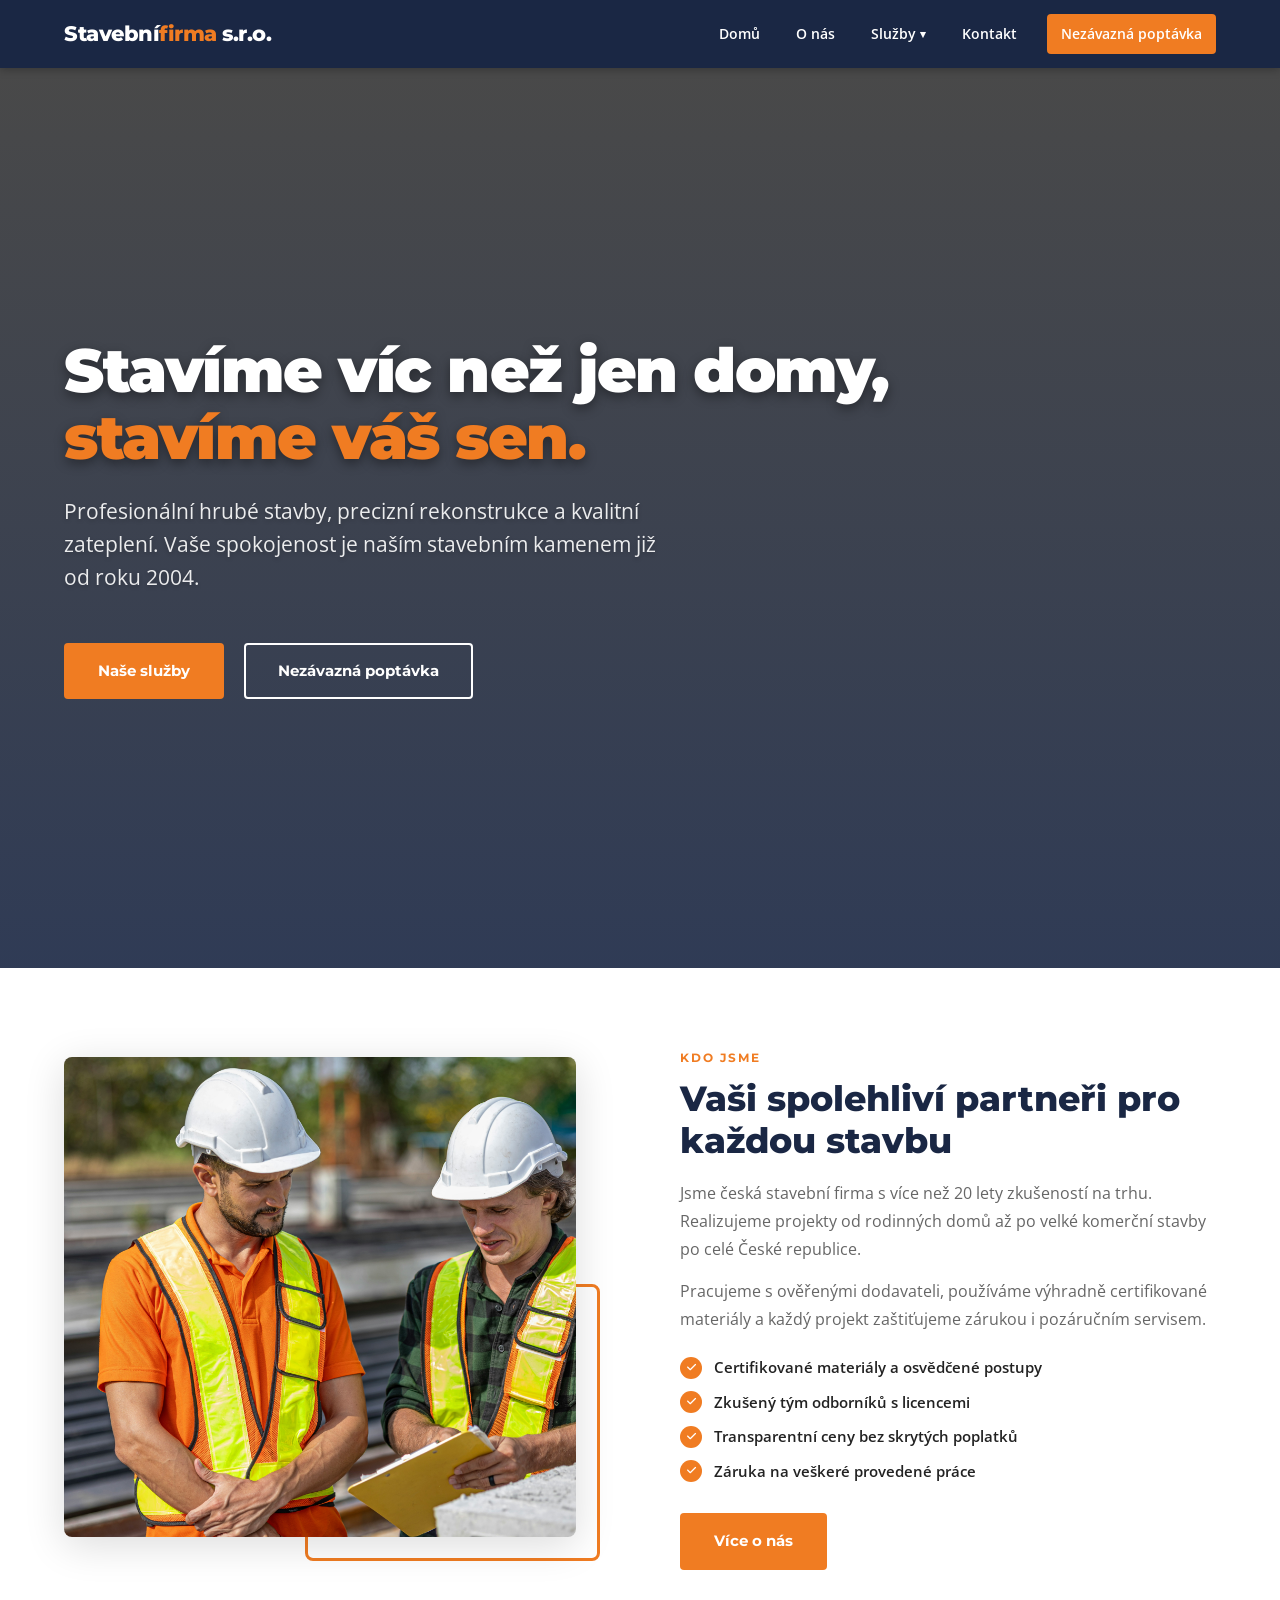
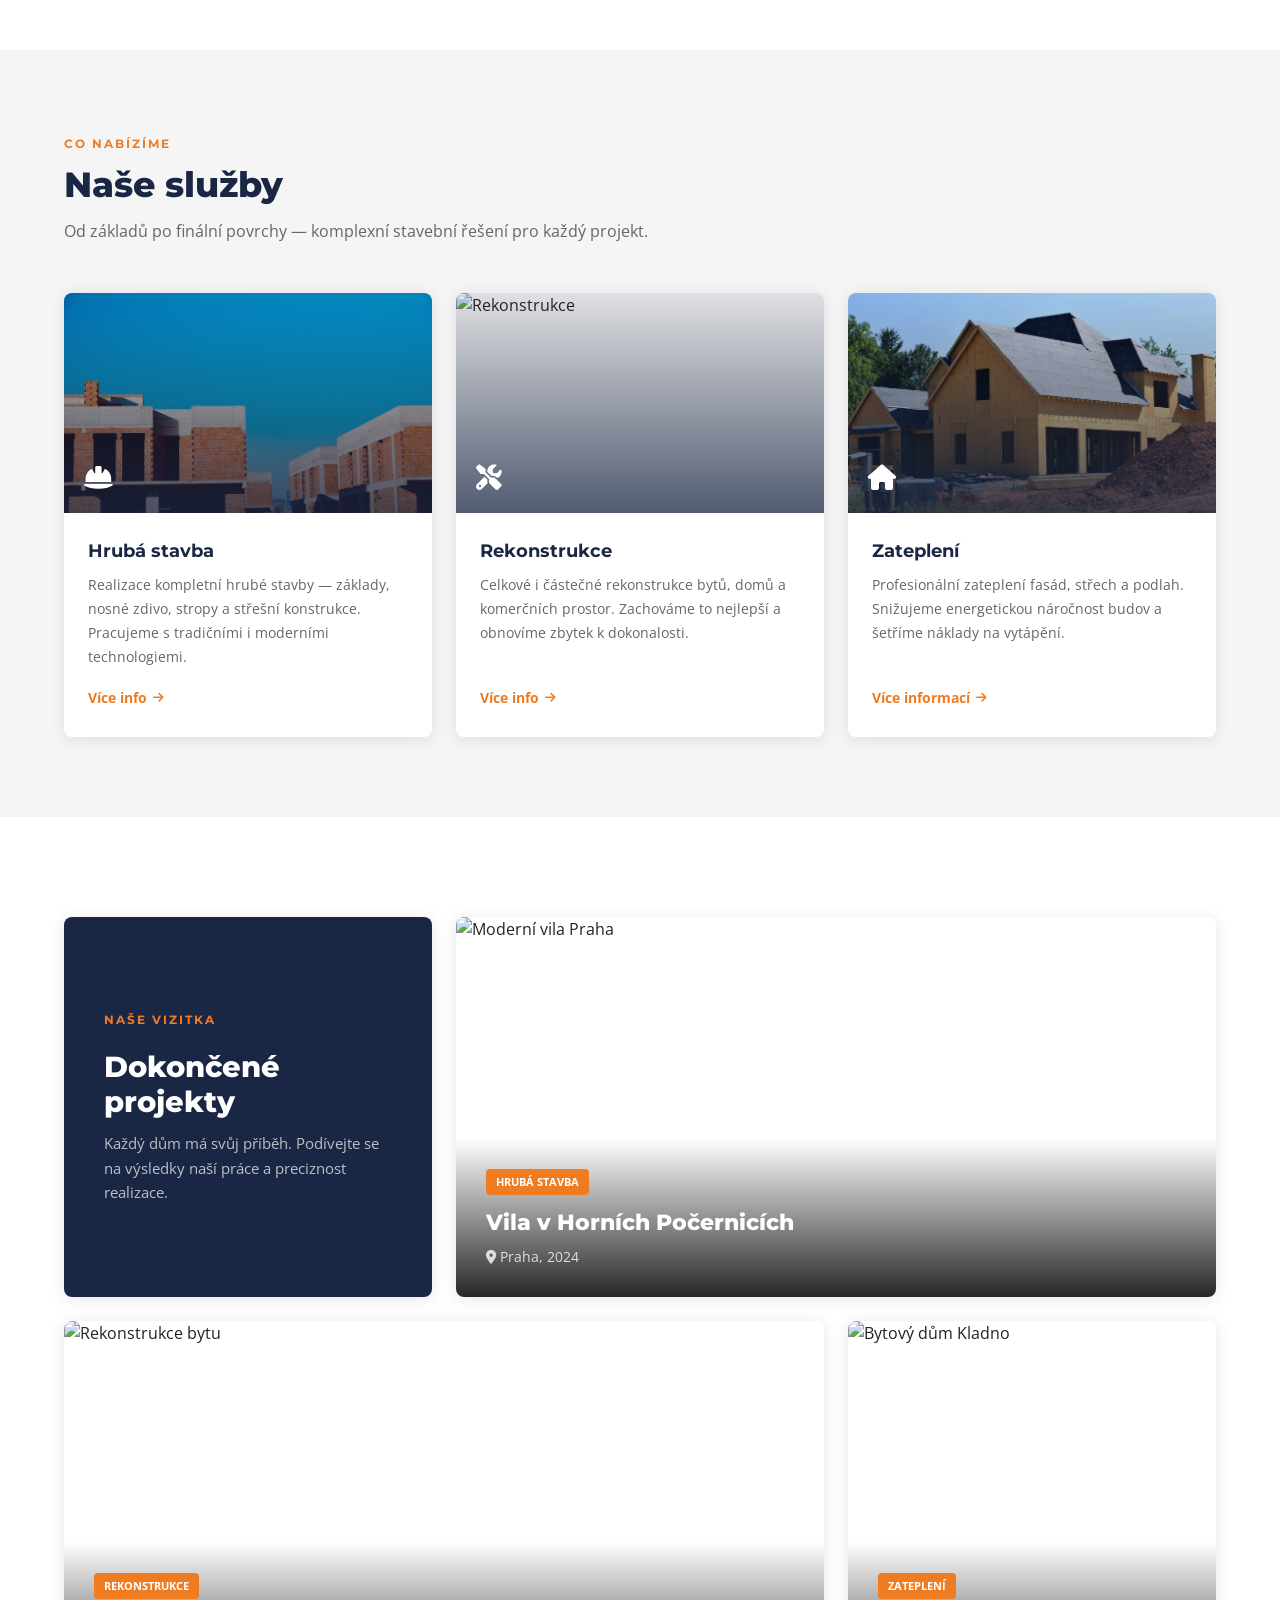
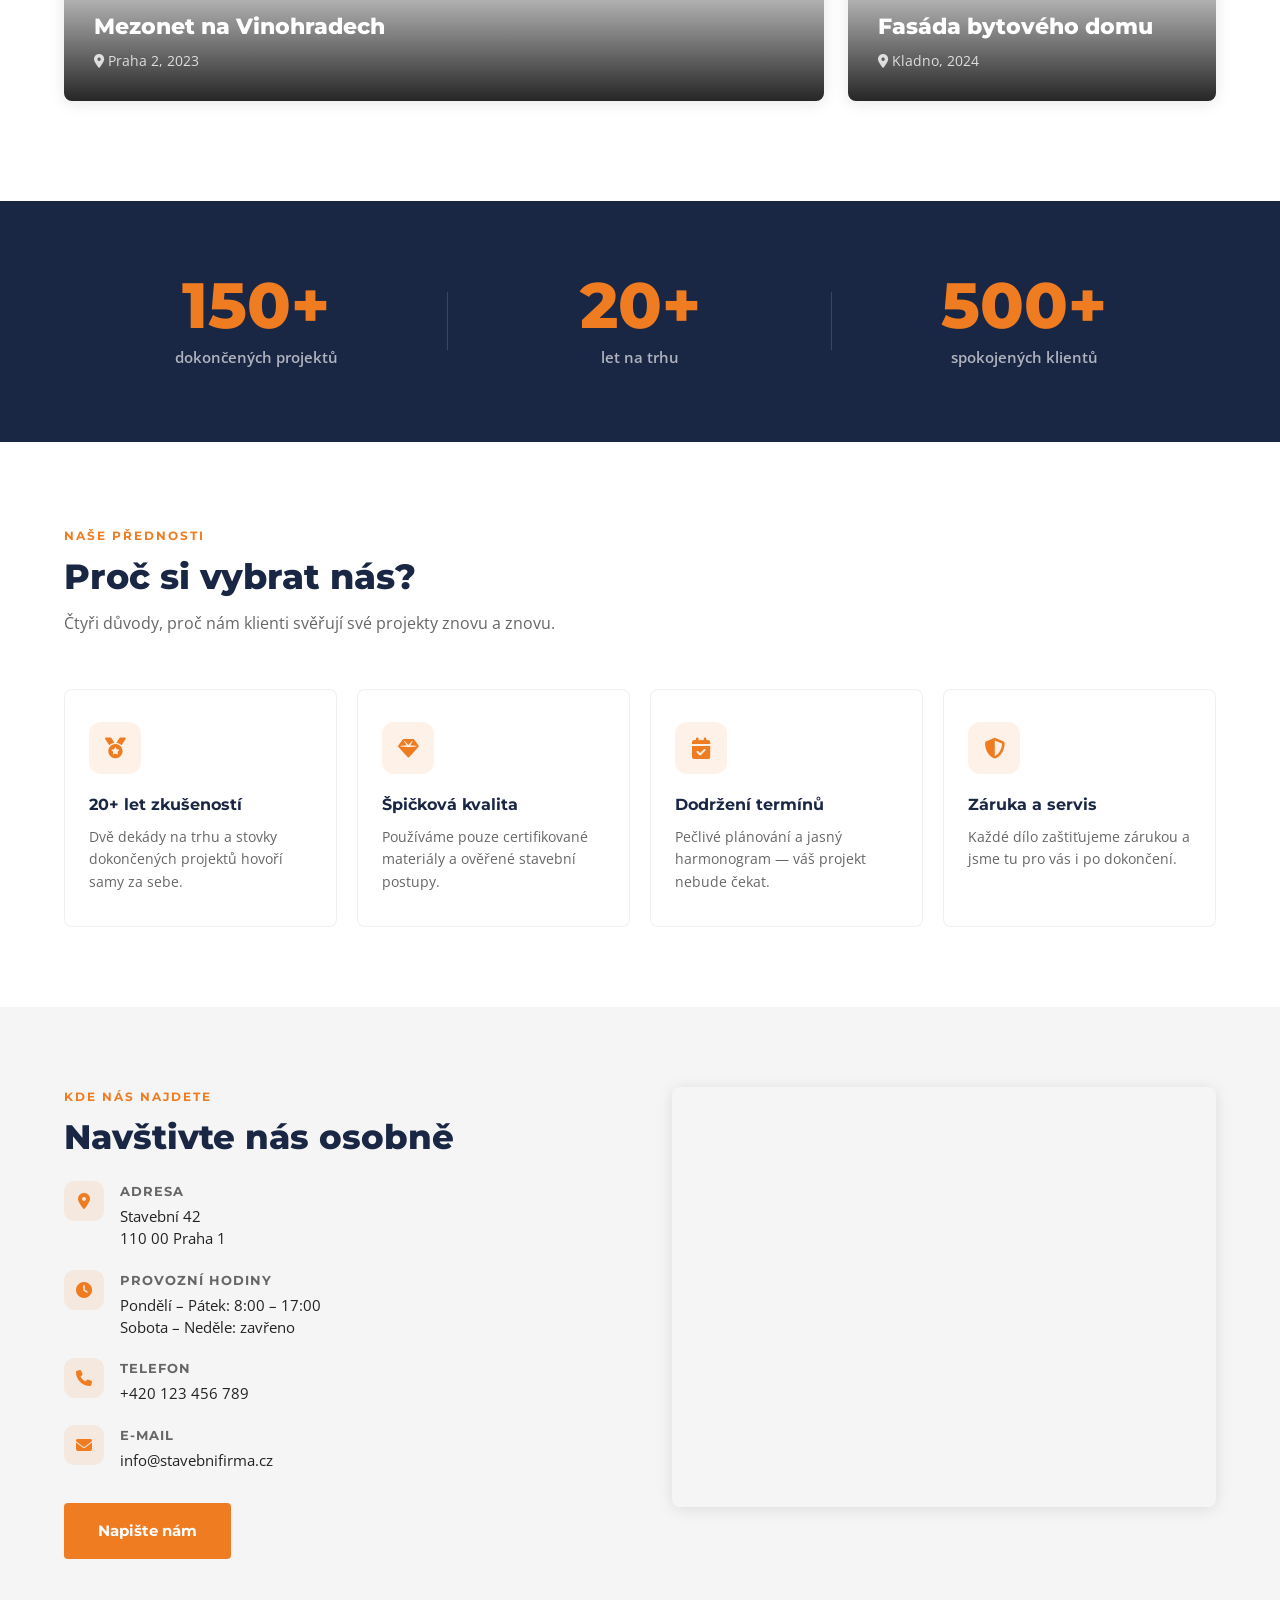
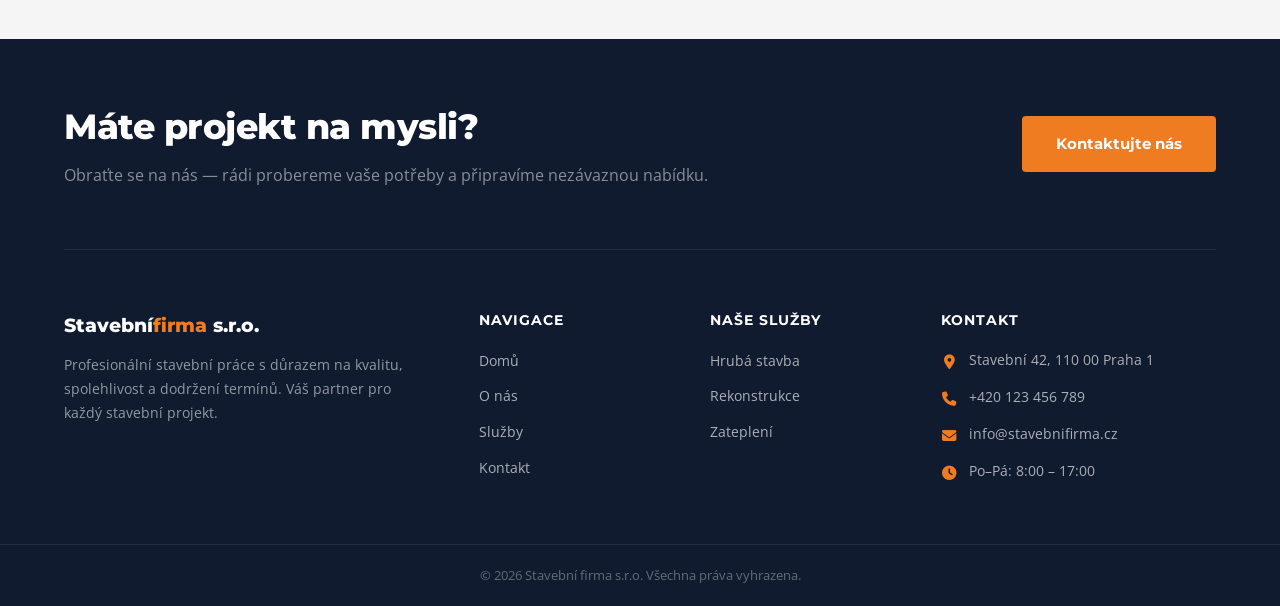
==== index.html @ b1b1ef2f "first version" ====
<!DOCTYPE html>
<html lang="cs">

<head>
  <meta charset="UTF-8">
  <meta name="viewport" content="width=device-width, initial-scale=1.0">
  <title>Stavební firma s.r.o. — Stavíme váš sen</title>
  <meta name="description"
    content="Profesionální stavební firma nabízející hrubou stavbu, rekonstrukce a zateplení. Kvalita, spolehlivost, termíny.">
  <link rel="stylesheet" href="https://cdnjs.cloudflare.com/ajax/libs/font-awesome/6.6.0/css/all.min.css">
  <link rel="stylesheet" href="https://api.ssps.cajthaml.eu/file/68f3df8a793bb6d00c5da848">
  <link rel="stylesheet" href="css/main.css">
  <link rel="stylesheet" href="css/navbar.css">
  <link rel="stylesheet" href="css/footer.css">
  <link rel="stylesheet" href="css/index.css">
</head>

<body>

  <div id="navbar-placeholder"></div>

  <section class="hero">
    <div class="container hero-container">
      <div class="hero-content">
        <h1>Stavíme víc než jen domy,<br><em>stavíme váš sen.</em></h1>
        <p class="hero-sub">
          Profesionální hrubé stavby, precizní rekonstrukce a kvalitní zateplení.
          Vaše spokojenost je naším stavebním kamenem již od roku 2004.
        </p>
        <div class="hero-buttons">
          <a href="sluzby.html" class="btn btn-accent">Naše služby</a>
          <a href="kontakt.html" class="btn btn-outline">Nezávazná poptávka</a>
        </div>
      </div>
    </div>
  </section>

  <section class="about-section">
    <div class="container">
      <div class="about-grid">
        <div class="about-image-wrap">
          <img class="about-img" src="images/about.jpg" alt="Náš tým při práci" style="object-position: center top;">
        </div>
        <div class="about-text">
          <span class="section-label">Kdo jsme</span>
          <h2>Vaši spolehliví partneři pro každou stavbu</h2>
          <p>
            Jsme česká stavební firma s více než 20 lety zkušeností na trhu.
            Realizujeme projekty od rodinných domů až po velké komerční stavby
            po celé České republice.
          </p>
          <p>
            Pracujeme s ověřenými dodavateli, používáme výhradně certifikované
            materiály a každý projekt zaštiťujeme zárukou i pozáručním servisem.
          </p>
          <ul class="about-checklist">
            <li class="about-check"><i class="fa-solid fa-check"></i> Certifikované materiály a osvědčené postupy</li>
            <li class="about-check"><i class="fa-solid fa-check"></i> Zkušený tým odborníků s licencemi</li>
            <li class="about-check"><i class="fa-solid fa-check"></i> Transparentní ceny bez skrytých poplatků</li>
            <li class="about-check"><i class="fa-solid fa-check"></i> Záruka na veškeré provedené práce</li>
          </ul>
          <a href="o-nas.html" class="btn btn-accent">Více o nás</a>
        </div>
      </div>
    </div>
  </section>

  <section class="services-section">
    <div class="container">
      <span class="section-label">Co nabízíme</span>
      <h2 class="section-title">Naše služby</h2>
      <p class="section-subtitle">Od základů po finální povrchy — komplexní stavební řešení pro každý projekt.</p>
      <div class="services-grid">
        <div class="service-card">
          <div class="service-img-wrap">
            <img src="images/hrubaStavba.jpg" alt="Hrubá stavba" style="object-position: left center;">
            <span class="service-img-icon"><i class="fa-solid fa-helmet-safety"></i></span>
          </div>
          <div class="service-body">
            <h3>Hrubá stavba</h3>
            <p>Realizace kompletní hrubé stavby — základy, nosné zdivo, stropy a střešní konstrukce. Pracujeme s
              tradičními i moderními technologiemi.</p>
            <a href="sluzby/hruba-stavba.html" class="service-link">Více info <i
                class="fa-solid fa-arrow-right"></i></a>
          </div>
        </div>
        <div class="service-card">
          <div class="service-img-wrap">
            <img src="images/rekonstrukce.jpg" alt="Rekonstrukce" style="object-position: center center;">
            <span class="service-img-icon"><i class="fa-solid fa-screwdriver-wrench"></i></span>
          </div>
          <div class="service-body">
            <h3>Rekonstrukce</h3>
            <p>Celkové i částečné rekonstrukce bytů, domů a komerčních prostor. Zachováme to nejlepší a obnovíme zbytek
              k dokonalosti.</p>
            <a href="sluzby/rekonstrukce.html" class="service-link">Více info <i
                class="fa-solid fa-arrow-right"></i></a>
          </div>
        </div>
        <div class="service-card">
          <div class="service-img-wrap">
            <img src="images/zatepleni.jpg" alt="Zateplení" style="object-position: right center;">
            <span class="service-img-icon"><i class="fa-solid fa-house"></i></span>
          </div>
          <div class="service-body">
            <h3>Zateplení</h3>
            <p>Profesionální zateplení fasád, střech a podlah. Snižujeme energetickou náročnost budov a šetříme náklady
              na vytápění.</p>
            <a href="sluzba-detail.html?id=zatepleni" class="service-link">Více informací <i class="fa-solid fa-arrow-right"></i></a>
          </div>
        </div>
      </div>
    </div>
  </section>

  <section class="portfolio-grid-section">
    <div class="container">
      <div class="projects-grid">
        <div class="portfolio-card header-card">
          <span class="section-label">Naše vizitka</span>
          <h2 class="section-title">Dokončené projekty</h2>
          <p class="section-subtitle">Každý dům má svůj příběh. Podívejte se na výsledky naší práce a preciznost
            realizace.</p>
        </div>
        <div class="portfolio-card project-card p-span-2">
          <img src="https://images.unsplash.com/photo-1600585154340-be6161a56a0c?auto=format&fit=crop&q=80&w=1200"
            alt="Moderní vila Praha">
          <div class="project-info">
            <span class="project-tag">Hrubá stavba</span>
            <h3>Vila v Horních Počernicích</h3>
            <p><i class="fa-solid fa-location-dot"></i> Praha, 2024</p>
          </div>
        </div>
        <div class="portfolio-card project-card p-span-2">
          <img src="https://images.unsplash.com/photo-1600210492486-724fe5c67fb0?auto=format&fit=crop&q=80&w=1200"
            alt="Rekonstrukce bytu">
          <div class="project-info">
            <span class="project-tag">Rekonstrukce</span>
            <h3>Mezonet na Vinohradech</h3>
            <p><i class="fa-solid fa-location-dot"></i> Praha 2, 2023</p>
          </div>
        </div>
        <div class="portfolio-card project-card">
          <img src="https://images.unsplash.com/photo-1512917774080-9991f1c4c750?auto=format&fit=crop&q=80&w=1200"
            alt="Bytový dům Kladno">
          <div class="project-info">
            <span class="project-tag">Zateplení</span>
            <h3>Fasáda bytového domu</h3>
            <p><i class="fa-solid fa-location-dot"></i> Kladno, 2024</p>
          </div>
        </div>
      </div>
    </div>
  </section>

  <section class="stats-section">
    <div class="container">
      <div class="stats-grid">
        <div class="stat-item">
          <div class="stat-number">150+</div>
          <div class="stat-label">dokončených projektů</div>
        </div>
        <div class="stat-item">
          <div class="stat-number">20+</div>
          <div class="stat-label">let na trhu</div>
        </div>
        <div class="stat-item">
          <div class="stat-number">500+</div>
          <div class="stat-label">spokojených klientů</div>
        </div>
      </div>
    </div>
  </section>

  <section class="why-section">
    <div class="container">
      <div class="why-header">
        <span class="section-label">Naše přednosti</span>
        <h2 class="section-title">Proč si vybrat nás?</h2>
        <p class="section-subtitle">Čtyři důvody, proč nám klienti svěřují své projekty znovu a znovu.</p>
      </div>
      <div class="features-grid">
        <div class="feature-card">
          <div class="feature-icon-wrap"><i class="fa-solid fa-medal"></i></div>
          <h3>20+ let zkušeností</h3>
          <p>Dvě dekády na trhu a stovky dokončených projektů hovoří samy za sebe.</p>
        </div>
        <div class="feature-card">
          <div class="feature-icon-wrap"><i class="fa-solid fa-gem"></i></div>
          <h3>Špičková kvalita</h3>
          <p>Používáme pouze certifikované materiály a ověřené stavební postupy.</p>
        </div>
        <div class="feature-card">
          <div class="feature-icon-wrap"><i class="fa-solid fa-calendar-check"></i></div>
          <h3>Dodržení termínů</h3>
          <p>Pečlivé plánování a jasný harmonogram — váš projekt nebude čekat.</p>
        </div>
        <div class="feature-card">
          <div class="feature-icon-wrap"><i class="fa-solid fa-shield-halved"></i></div>
          <h3>Záruka a servis</h3>
          <p>Každé dílo zaštiťujeme zárukou a jsme tu pro vás i po dokončení.</p>
        </div>
      </div>
    </div>
  </section>

  <section class="kde-section">
    <div class="container">
      <div class="kde-grid">
        <div class="kde-text">
          <span class="section-label">Kde nás najdete</span>
          <h2>Navštivte nás osobně</h2>
          <div class="kde-info-list">
            <div class="kde-info-item">
              <div class="kde-info-icon"><i class="fa-solid fa-location-dot"></i></div>
              <div>
                <h4>Adresa</h4>
                <p>Stavební 42<br>110 00 Praha 1</p>
              </div>
            </div>
            <div class="kde-info-item">
              <div class="kde-info-icon"><i class="fa-solid fa-clock"></i></div>
              <div>
                <h4>Provozní hodiny</h4>
                <p>Pondělí – Pátek: 8:00 – 17:00<br>Sobota – Neděle: zavřeno</p>
              </div>
            </div>
            <div class="kde-info-item">
              <div class="kde-info-icon"><i class="fa-solid fa-phone"></i></div>
              <div>
                <h4>Telefon</h4>
                <p>+420 123 456 789</p>
              </div>
            </div>
            <div class="kde-info-item">
              <div class="kde-info-icon"><i class="fa-solid fa-envelope"></i></div>
              <div>
                <h4>E-mail</h4>
                <p>info@stavebnifirma.cz</p>
              </div>
            </div>
          </div>
          <a href="kontakt.html" class="btn btn-accent">Napište nám</a>
        </div>
        <div class="kde-map">
          <iframe
            src="https://www.google.com/maps/embed?pb=!1m18!1m12!1m3!1d10237.18834854898!2d14.405739!3d50.087312!2m3!1f0!2f0!3f0!3m2!1i1024!2i768!4f13.1!3m3!1m2!1s0x470b94ef4f8c8997%3A0x42bfa2ab4f2e56ea!2sPraha%201!5e0!3m2!1scs!2scz!4v1700000000000!5m2!1scs!2scz"
            allowfullscreen="" loading="lazy" referrerpolicy="no-referrer-when-downgrade" title="Naše poloha na mapě">
          </iframe>
        </div>
      </div>
    </div>
  </section>

  <div id="footer-placeholder"></div>
  <script src="js/components.js"></script>
</body>

</html>
---- css/main.css ----
@import url('https://fonts.googleapis.com/css2?family=Montserrat:wght@700;800&family=Open+Sans:wght@400;600&display=swap');

:root {
  --color-primary:       #1a2744;
  --color-primary-light: #243660;
  --color-accent:        #f07c22;
  --color-accent-hover:  #d96a10;
  --color-bg:            #f5f5f5;
  --color-bg-dark:       #111b30;
  --color-text:          #222222;
  --color-text-muted:    #666666;
  --color-white:         #ffffff;

  --font-heading: 'Montserrat', sans-serif;
  --font-body:    'Open Sans', sans-serif;

  --radius-sm:  4px;
  --radius:     8px;
  --shadow:     0 2px 16px rgba(0,0,0,0.10);
  --transition: 0.2s ease;

  --container:       1200px;
  --section-padding: 80px 0;
}

*, *::before, *::after { box-sizing: border-box; margin: 0; padding: 0; }

html { scroll-behavior: smooth; }

body {
  font-family: var(--font-body);
  font-size: 16px;
  line-height: 1.6;
  color: var(--color-text);
  background: var(--color-bg);
}

img { max-width: 100%; display: block; }
a   { color: inherit; text-decoration: none; }
ul  { list-style: none; }

.container {
  width: 100%;
  max-width: var(--container);
  margin-inline: auto;
  padding-inline: 24px;
}

.section { padding: var(--section-padding); }

.section-label {
  display: inline-block;
  font-family: var(--font-heading);
  font-size: 0.78rem;
  font-weight: 700;
  letter-spacing: 2px;
  text-transform: uppercase;
  color: var(--color-accent);
  margin-bottom: 10px;
}

.section-title {
  font-family: var(--font-heading);
  font-size: clamp(1.6rem, 3vw, 2.2rem);
  font-weight: 800;
  color: var(--color-primary);
  margin-bottom: 12px;
  line-height: 1.2;
}

.section-subtitle {
  color: var(--color-text-muted);
  max-width: 600px;
  margin-bottom: 48px;
  line-height: 1.7;
}

.btn {
  display: inline-block;
  padding: 14px 32px;
  border-radius: var(--radius-sm);
  font-family: var(--font-heading);
  font-size: 0.95rem;
  font-weight: 700;
  cursor: pointer;
  transition: background var(--transition), color var(--transition), border-color var(--transition), transform var(--transition);
  border: 2px solid transparent;
}
.btn:hover { transform: translateY(-1px); }

.btn-accent {
  background: var(--color-accent);
  color: var(--color-white);
}
.btn-accent:hover { background: var(--color-accent-hover); }

.btn-outline {
  background: transparent;
  border-color: var(--color-white);
  color: var(--color-white);
}
.btn-outline:hover {
  background: var(--color-white);
  color: var(--color-primary);
}

.btn-outline-dark {
  background: transparent;
  border-color: var(--color-primary);
  color: var(--color-primary);
}
.btn-outline-dark:hover {
  background: var(--color-primary);
  color: var(--color-white);
}
---- css/navbar.css ----
.navbar {
  position: sticky;
  top: 0;
  z-index: 1000;
  background: var(--color-primary);
  box-shadow: 0 2px 8px rgba(0, 0, 0, 0.25);
}

.navbar-inner {
  display: flex;
  align-items: center;
  justify-content: space-between;
  height: 68px;
}

.nav-logo {
  font-family: var(--font-heading);
  font-size: 1.3rem;
  font-weight: 800;
  color: var(--color-white);
  letter-spacing: -0.5px;
}

.nav-logo span {
  color: var(--color-accent);
}

.nav-links {
  display: flex;
  align-items: center;
  gap: 8px;
}

.nav-links>li>a {
  color: var(--color-white);
  font-size: 0.9rem;
  font-weight: 600;
  padding: 8px 14px;
  border-radius: var(--radius-sm);
  transition: color var(--transition);
}

.nav-links>li>a:hover,
.nav-links>li>a.active {
  color: var(--color-accent);
}

.btn-nav-cta {
  display: inline-block;
  background: var(--color-accent);
  color: var(--color-white);
  padding: 10px 22px;
  border-radius: var(--radius-sm);
  font-size: 0.85rem;
  font-weight: 700;
  margin-left: 8px;
  transition: all var(--transition);
  text-align: center;
}

.btn-nav-cta:hover {
  background: var(--color-accent-hover);
  transform: translateY(-1px);
  color: var(--color-white) !important;
}

.nav-dropdown {
  position: relative;
}

.nav-dropdown>a {
  display: flex;
  align-items: center;
  gap: 4px;
}

.nav-dropdown>a::after {
  content: '▾';
  font-size: 0.7rem;
  transition: transform var(--transition);
}

.nav-dropdown:hover>a::after {
  transform: rotate(180deg);
}

.dropdown-menu {
  position: absolute;
  top: calc(100% + 8px);
  left: 0;
  min-width: 200px;
  background: var(--color-primary-light);
  border-radius: var(--radius);
  box-shadow: var(--shadow);
  opacity: 0;
  visibility: hidden;
  transform: translateY(-8px);
  transition: opacity var(--transition), transform var(--transition), visibility var(--transition);
  overflow: hidden;
  list-style: none;
  padding: 0;
  margin: 0;
}

.nav-dropdown:hover .dropdown-menu {
  opacity: 1;
  visibility: visible;
  transform: translateY(0);
}

.dropdown-menu li {
  list-style: none;
}

.dropdown-menu a {
  display: block;
  padding: 12px 20px;
  border-bottom: 1px solid rgba(255, 255, 255, 0.07);
  font-size: 0.88rem;
  color: var(--color-white);
  transition: background var(--transition), color var(--transition);
}

.dropdown-menu li:last-child a {
  border-bottom: none;
}

.dropdown-menu a:hover {
  color: var(--color-accent);
}

.nav-toggle {
  display: none;
  flex-direction: column;
  justify-content: center;
  gap: 5px;
  width: 40px;
  height: 40px;
  background: none;
  border: none;
  cursor: pointer;
  padding: 4px;
}

.nav-toggle span {
  display: block;
  height: 2px;
  background: var(--color-white);
  border-radius: 2px;
  transition: transform var(--transition), opacity var(--transition);
}

@media (max-width: 768px) {
  .nav-toggle {
    display: flex;
  }

  .nav-links {
    display: none;
    position: absolute;
    top: 68px;
    left: 0;
    width: 100%;
    background: var(--color-primary-light);
    flex-direction: column;
    align-items: stretch;
    gap: 0;
    padding: 8px 0 16px;
    box-shadow: 0 4px 16px rgba(0, 0, 0, 0.2);
  }

  .nav-links.open {
    display: flex;
  }

  .nav-links>li>a {
    padding: 12px 24px;
    border-radius: 0;
    font-weight: 400;
    font-size: 0.9rem;
    display: block;
  }

  .nav-dropdown>a::after {
    display: none;
  }

  .nav-dropdown .dropdown-menu {
    position: static;
    opacity: 1;
    visibility: visible;
    transform: none;
    box-shadow: none;
    background: transparent;
    border-radius: 0;
    display: block;
  }

  .nav-dropdown .dropdown-menu a {
    padding: 12px 24px;
    font-weight: 400;
    font-size: 0.9rem;
    border-bottom: none;
    display: block;
  }

.nav-cta-li {
    padding: 16px 24px;
  }

  .btn-nav-cta {
    margin-left: 0;
    display: block;
    width: 100%;
    padding: 14px;
  }
}
---- css/footer.css ----
.footer {
  background: var(--color-bg-dark);
  color: rgba(255, 255, 255, 0.8);
  padding: 0;
  
}

.footer-cta {
  display: flex;
  align-items: center;
  justify-content: space-between;
  gap: 40px;
  padding: 60px 0;
  border-bottom: 1px solid rgba(255, 255, 255, 0.08);
  margin-bottom: 60px;
}

.footer-cta .cta-text h2 {
  font-family: var(--font-heading);
  font-size: clamp(1.5rem, 3.5vw, 2.2rem);
  font-weight: 800;
  color: var(--color-white);
  margin-bottom: 8px;
  letter-spacing: -0.5px;
}

.footer-cta .cta-text p {
  color: rgba(255, 255, 255, 0.5);
  font-size: 1rem;
}

.footer-grid {
  display: grid;
  grid-template-columns: 2fr 1fr 1fr 1.5fr;
  gap: 48px;
  padding-bottom: 48px;
}

.footer-logo {
  font-family: var(--font-heading);
  font-size: 1.2rem;
  font-weight: 800;
  color: var(--color-white);
  margin-bottom: 12px;
}

.footer-logo span {
  color: var(--color-accent);
}

.footer-tagline {
  font-size: 0.88rem;
  line-height: 1.7;
  color: rgba(255, 255, 255, 0.55);
}

.footer-col h4 {
  font-family: var(--font-heading);
  font-size: 0.85rem;
  font-weight: 700;
  text-transform: uppercase;
  letter-spacing: 1px;
  color: var(--color-white);
  margin-bottom: 16px;
}

.footer-col ul {
  display: flex;
  flex-direction: column;
  gap: 10px;
  list-style: none;
  padding: 0;
  margin: 0;
}

.footer-col ul a {
  font-size: 0.9rem;
  color: rgba(255, 255, 255, 0.65);
  transition: color var(--transition);
}

.footer-col ul a:hover {
  color: var(--color-accent);
}

.footer-contact-item {
  display: flex;
  align-items: flex-start;
  gap: 12px;
  font-size: 0.9rem;
  color: rgba(255, 255, 255, 0.65);
  margin-bottom: 12px;
}

.footer-contact-item .icon {
  color: var(--color-accent);
  flex-shrink: 0;
  width: 16px;
  text-align: center;
  margin-top: 2px;
}

.footer-bottom {
  border-top: 1px solid rgba(255, 255, 255, 0.08);
  padding: 20px 0;
  text-align: center;
  font-size: 0.82rem;
  color: rgba(255, 255, 255, 0.35);
}

@media (max-width: 900px) {
  .footer-grid {
    grid-template-columns: 1fr 1fr;
    gap: 32px;
  }

  .footer-cta {
    flex-direction: column;
    align-items: flex-start;
    gap: 32px;
    padding: 48px 0;
    margin-bottom: 48px;
  }
}

@media (max-width: 480px) {
  .footer-grid {
    grid-template-columns: 1fr;
    gap: 24px;
  }
}
---- css/index.css ----
.hero {
  min-height: 100vh;
  display: flex;
  align-items: center;
  position: relative;
  background: url('../images/hero.jpg') center/cover no-repeat;
  text-align: left;
  color: var(--color-white);
  overflow: hidden;
}

.hero::before {
  content: '';
  position: absolute;
  inset: 0;
  background: linear-gradient(to bottom, rgba(0, 0, 0, 0.7), rgba(26, 39, 68, 0.9));
  z-index: 1;
}

.hero-container {
  position: relative;
  z-index: 2;
}

.hero h1 {
  font-family: var(--font-heading);
  font-size: clamp(2.2rem, 5vw, 3.8rem);
  font-weight: 900;
  line-height: 1.1;
  margin-bottom: 24px;
  letter-spacing: -1.5px;
  text-shadow: 0 4px 12px rgba(0, 0, 0, 0.4);
}

.hero h1 em {
  font-style: normal;
  color: var(--color-accent);
}

.hero-sub {
  font-size: clamp(1.1rem, 1.8vw, 1.3rem);
  color: rgba(255, 255, 255, 0.9);
  margin-bottom: 48px;
  line-height: 1.6;
  max-width: 600px;
  text-shadow: 0 2px 4px rgba(0, 0, 0, 0.2);
}

.hero-buttons {
  display: flex;
  gap: 20px;
  flex-wrap: wrap;
}

@media (max-width: 768px) {
  .hero {
    min-height: 90vh;
  }
}

.about-section {
  background: var(--color-white);
  padding: var(--section-padding);
}

.about-grid {
  display: grid;
  grid-template-columns: 1fr 1fr;
  gap: 80px;
  align-items: center;
}

.about-image-wrap {
  position: relative;
  padding-bottom: 24px;
  padding-right: 24px;
}

.about-image-wrap::after {
  content: '';
  position: absolute;
  bottom: 0;
  right: 0;
  width: 55%;
  height: 55%;
  border: 3px solid var(--color-accent);
  border-radius: var(--radius);
  z-index: 0;
}

.about-img {
  width: 100%;
  height: 480px;
  object-fit: cover;
  border-radius: var(--radius);
  box-shadow: 0 8px 40px rgba(0, 0, 0, 0.14);
  display: block;
  position: relative;
  z-index: 1;
}

.about-text .section-label {
  display: block;
  margin-bottom: 10px;
}

.about-text h2 {
  font-family: var(--font-heading);
  font-size: clamp(1.7rem, 2.8vw, 2.2rem);
  font-weight: 800;
  color: var(--color-primary);
  line-height: 1.2;
  margin-bottom: 18px;
}

.about-text p {
  color: var(--color-text-muted);
  margin-bottom: 14px;
  line-height: 1.8;
  font-size: 0.97rem;
}

.about-checklist {
  margin: 22px 0 30px;
  display: flex;
  flex-direction: column;
  gap: 11px;
  list-style: none;
  padding: 0;
}

.about-check {
  display: flex;
  align-items: center;
  gap: 12px;
  font-size: 0.92rem;
  color: var(--color-text);
  font-weight: 600;
}

.about-check i {
  display: flex;
  align-items: center;
  justify-content: center;
  width: 22px;
  height: 22px;
  min-width: 22px;
  background: var(--color-accent);
  color: var(--color-white);
  border-radius: 50%;
  font-size: 0.65rem;
}

@media (max-width: 768px) {
  .about-grid {
    display: flex;
    flex-direction: column-reverse;
    gap: 40px;
  }

  .about-image-wrap::after {
    display: none;
  }

  .about-image-wrap {
    padding: 0;
  }
}

.why-section {
  background: var(--color-white);
  padding: var(--section-padding);
}

.why-header {
  max-width: 560px;
  margin-bottom: 52px;
}

.features-grid {
  display: grid;
  grid-template-columns: repeat(4, 1fr);
  gap: 20px;
}

.feature-card {
  background: var(--color-white);
  border-radius: var(--radius);
  padding: 32px 24px;
  border: 1px solid rgba(0, 0, 0, 0.06);
  position: relative;
  overflow: hidden;
  transition: transform 0.3s ease, box-shadow 0.3s ease;
}

.feature-card:hover {
  transform: translateY(-10px);
  box-shadow: 0 20px 40px rgba(0, 0, 0, 0.12);
}

.feature-icon-wrap {
  width: 52px;
  height: 52px;
  background: rgba(240, 124, 34, 0.1);
  border-radius: 12px;
  display: flex;
  align-items: center;
  justify-content: center;
  margin-bottom: 18px;
}

.feature-icon-wrap i {
  font-size: 1.3rem;
  color: var(--color-accent);
}

.feature-card h3 {
  font-family: var(--font-heading);
  font-size: 1rem;
  font-weight: 700;
  color: var(--color-primary);
  margin-bottom: 8px;
}

.feature-card p {
  font-size: 0.86rem;
  color: var(--color-text-muted);
  line-height: 1.65;
}

@media (max-width: 900px) {
  .features-grid {
    grid-template-columns: 1fr 1fr;
  }
}

@media (max-width: 480px) {
  .features-grid {
    grid-template-columns: 1fr;
  }
}

.services-section {
  background: var(--color-bg);
  padding: var(--section-padding);
}

.services-grid {
  display: grid;
  grid-template-columns: repeat(3, 1fr);
  gap: 24px;
}

.service-card {
  border-radius: var(--radius);
  overflow: hidden;
  box-shadow: var(--shadow);
  display: flex;
  flex-direction: column;
  transition: transform var(--transition), box-shadow var(--transition);
}

.service-card:hover {
  transform: translateY(-6px);
  box-shadow: 0 20px 56px rgba(0, 0, 0, 0.14);
}

.service-img-wrap {
  position: relative;
  height: 220px;
  overflow: hidden;
}

.service-img-wrap img {
  width: 100%;
  height: 100%;
  object-fit: cover;
  transition: transform 0.45s ease;
}

.service-card:hover .service-img-wrap img {
  transform: scale(1.07);
}

.service-img-wrap::after {
  content: '';
  position: absolute;
  inset: 0;
  background: linear-gradient(to bottom, rgba(26, 39, 68, 0.1) 0%, rgba(26, 39, 68, 0.75) 100%);
  pointer-events: none;
}

.service-img-icon {
  position: absolute;
  bottom: 14px;
  left: 20px;
  font-size: 1.6rem;
  color: var(--color-white);
  z-index: 1;
}

.service-body {
  padding: 24px 24px 28px;
  background: var(--color-white);
  flex: 1;
  display: flex;
  flex-direction: column;
}

.service-body h3 {
  font-family: var(--font-heading);
  font-size: 1.1rem;
  font-weight: 700;
  color: var(--color-primary);
  margin-bottom: 8px;
}

.service-body p {
  font-size: 0.88rem;
  color: var(--color-text-muted);
  margin-bottom: 18px;
  line-height: 1.7;
  flex: 1;
}

.service-link {
  color: var(--color-accent);
  font-weight: 700;
  font-size: 0.88rem;
  display: inline-flex;
  align-items: center;
  gap: 6px;
  transition: gap var(--transition);
}

.service-link:hover {
  gap: 10px;
}

.service-link i {
  font-size: 0.75rem;
}

@media (max-width: 768px) {
  .services-grid {
    grid-template-columns: 1fr;
  }
}

.stats-section {
  background: var(--color-primary);
  padding: 72px 0;
}

.stats-grid {
  display: grid;
  grid-template-columns: repeat(3, 1fr);
  text-align: center;
}

.stat-item {
  padding: 0 32px;
  position: relative;
}

.stat-item:not(:last-child)::after {
  content: '';
  position: absolute;
  right: 0;
  top: 50%;
  transform: translateY(-50%);
  height: 60%;
  width: 1px;
  background: rgba(255, 255, 255, 0.15);
}

.stat-number {
  font-family: var(--font-heading);
  font-size: clamp(2.8rem, 5vw, 4rem);
  font-weight: 800;
  color: var(--color-accent);
  line-height: 1;
  margin-bottom: 8px;
}

.stat-label {
  font-size: 0.95rem;
  color: rgba(255, 255, 255, 0.65);
  font-weight: 600;
}

@media (max-width: 768px) {
  .stats-grid {
    grid-template-columns: 1fr;
  }

  .stat-item:not(:last-child)::after {
    display: none;
  }

  .stat-item {
    padding: 24px 0;
  }

  .stat-item:not(:last-child) {
    border-bottom: 1px solid rgba(255, 255, 255, 0.1);
  }
}

.kde-section {
  background: var(--color-bg);
  padding: var(--section-padding);
}

.kde-grid {
  display: grid;
  grid-template-columns: 1fr 1fr;
  gap: 64px;
  align-items: start;
}

.kde-text .section-label {
  display: block;
  margin-bottom: 10px;
}

.kde-text h2 {
  font-family: var(--font-heading);
  font-size: clamp(1.6rem, 2.8vw, 2.1rem);
  font-weight: 800;
  color: var(--color-primary);
  line-height: 1.2;
  margin-bottom: 24px;
}

.kde-info-list {
  display: flex;
  flex-direction: column;
  gap: 20px;
  margin-bottom: 32px;
}

.kde-info-item {
  display: flex;
  align-items: flex-start;
  gap: 16px;
}

.kde-info-icon {
  width: 40px;
  height: 40px;
  min-width: 40px;
  background: rgba(240, 124, 34, 0.1);
  border-radius: 10px;
  display: flex;
  align-items: center;
  justify-content: center;
  color: var(--color-accent);
  font-size: 1rem;
}

.kde-info-item h4 {
  font-family: var(--font-heading);
  font-size: 0.82rem;
  font-weight: 700;
  color: var(--color-text-muted);
  text-transform: uppercase;
  letter-spacing: 1px;
  margin-bottom: 3px;
}

.kde-info-item p {
  font-size: 0.93rem;
  color: var(--color-text);
  line-height: 1.5;
}

.kde-map {
  border-radius: var(--radius);
  overflow: hidden;
  box-shadow: var(--shadow);
  height: 420px;
}

.kde-map iframe {
  width: 100%;
  height: 100%;
  border: none;
  display: block;
}

@media (max-width: 768px) {
  .kde-grid {
    grid-template-columns: 1fr;
    gap: 40px;
  }

  .kde-map {
    height: 300px;
  }
}

.portfolio-grid-section {
  background: var(--color-white);
  padding: 100px 0;
}

.projects-grid {
  display: grid;
  grid-template-columns: repeat(3, 1fr);
  grid-auto-rows: 380px;

  gap: 24px;
}

.portfolio-card {
  position: relative;
  border-radius: var(--radius);
  overflow: hidden;
  background: var(--color-white);
  box-shadow: var(--shadow);
}

.p-span-2 {
  grid-column: span 2;
}

.header-card {
  background: var(--color-primary);
  color: var(--color-white);
  padding: 40px;
  display: flex;
  flex-direction: column;
  justify-content: center;
}

.header-card .section-title {
  color: var(--color-white);
  margin-top: 10px;
  font-size: 1.8rem;
}

.header-card .section-subtitle {
  color: rgba(255, 255, 255, 0.7);
  margin-bottom: 0;
  line-height: 1.6;
  font-size: 0.95rem;
}

.project-card img {
  width: 100%;
  height: 100%;
  object-fit: cover;
  transition: transform 0.3s ease;
}

.project-card:hover img {
  transform: scale(1.05);
}

.project-info {
  position: absolute;
  bottom: 0;
  left: 0;
  right: 0;
  padding: 30px;
  background: linear-gradient(transparent, rgba(0, 0, 0, 0.85));
  color: var(--color-white);
}

.project-tag {
  background: var(--color-accent);
  padding: 4px 10px;
  border-radius: 4px;
  font-size: 0.7rem;
  font-weight: 700;
  text-transform: uppercase;
  display: inline-block;
  margin-bottom: 10px;
}

.project-info h3 {
  font-family: var(--font-heading);
  font-size: 1.4rem;
  margin-bottom: 5px;
  font-weight: 800;
}

.project-info p {
  font-size: 0.85rem;
  opacity: 0.8;
}

@media (max-width: 1100px) {
  .projects-grid {
    grid-template-columns: 1fr;
    grid-auto-rows: 350px;
  }

  .p-span-2 {
    grid-column: span 1;
  }
}

@media (max-width: 768px) {
  .projects-grid {
    grid-template-columns: 1fr;
  }
}
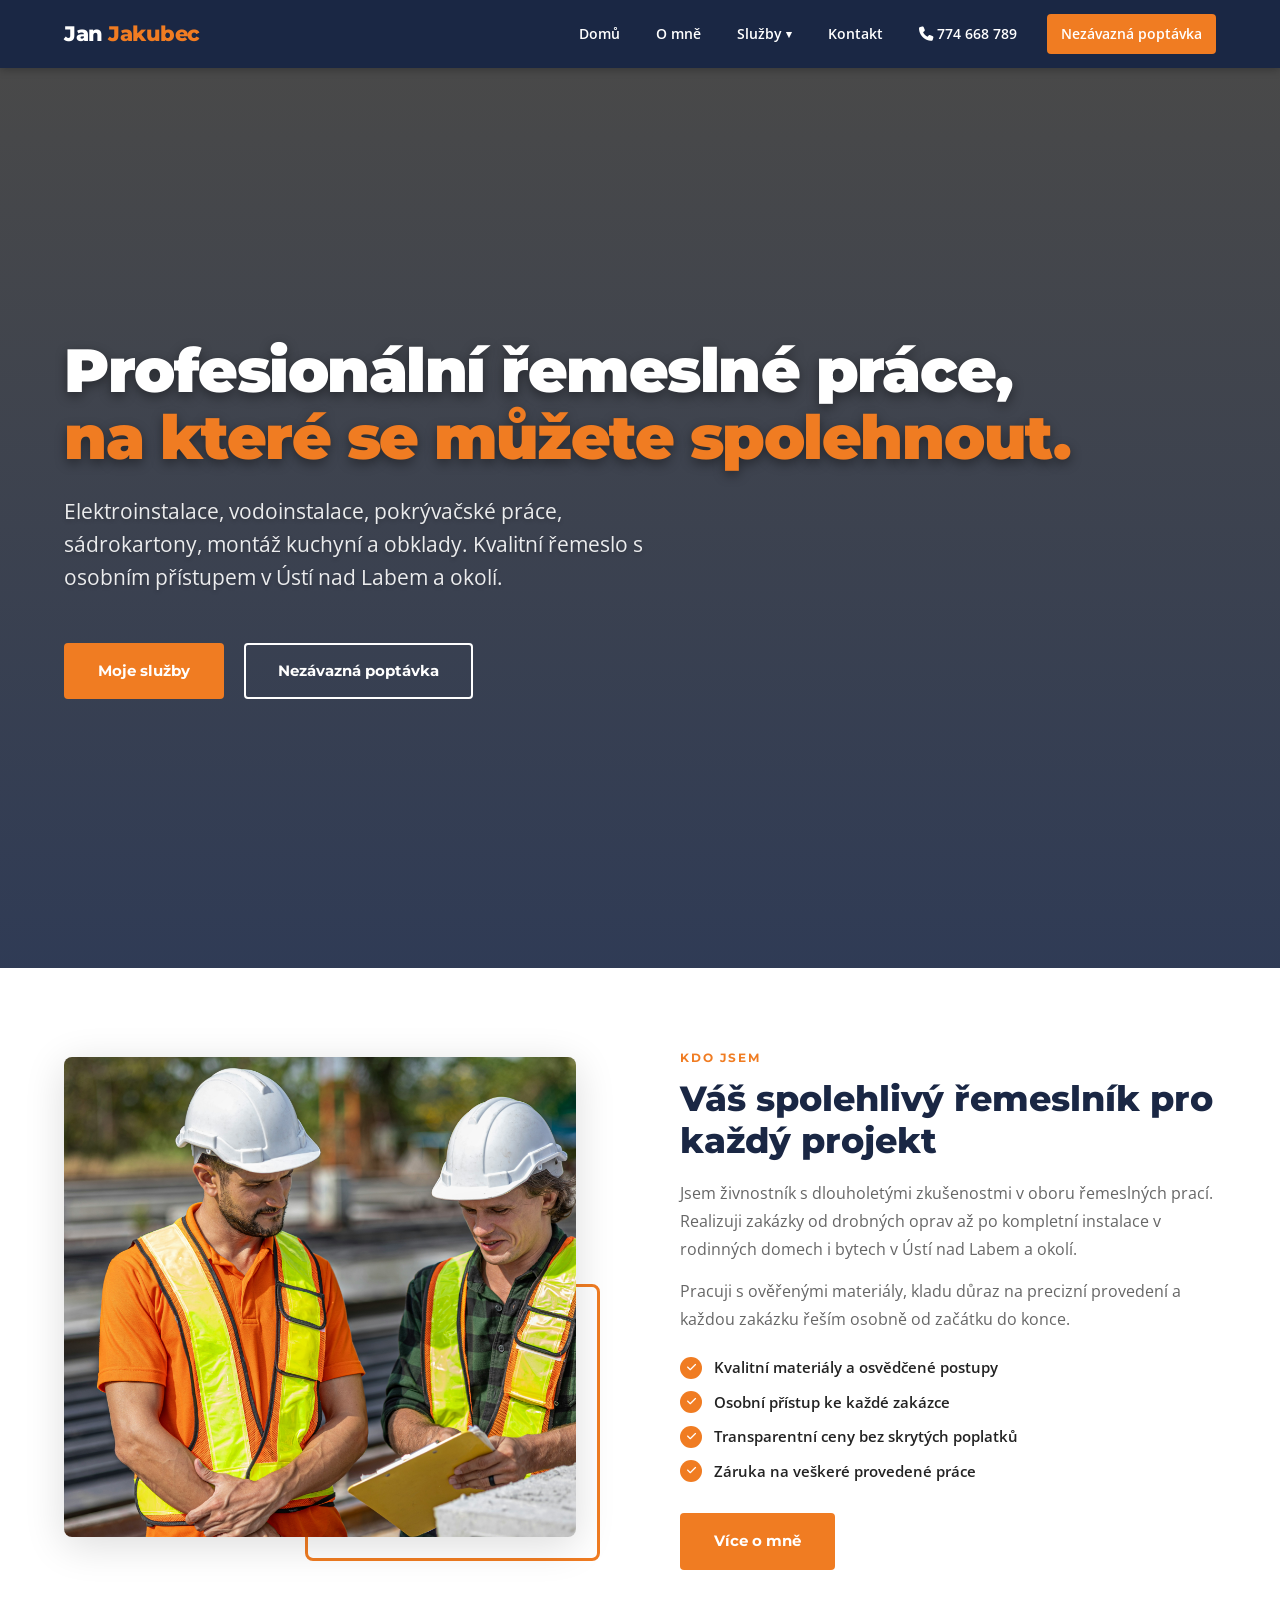
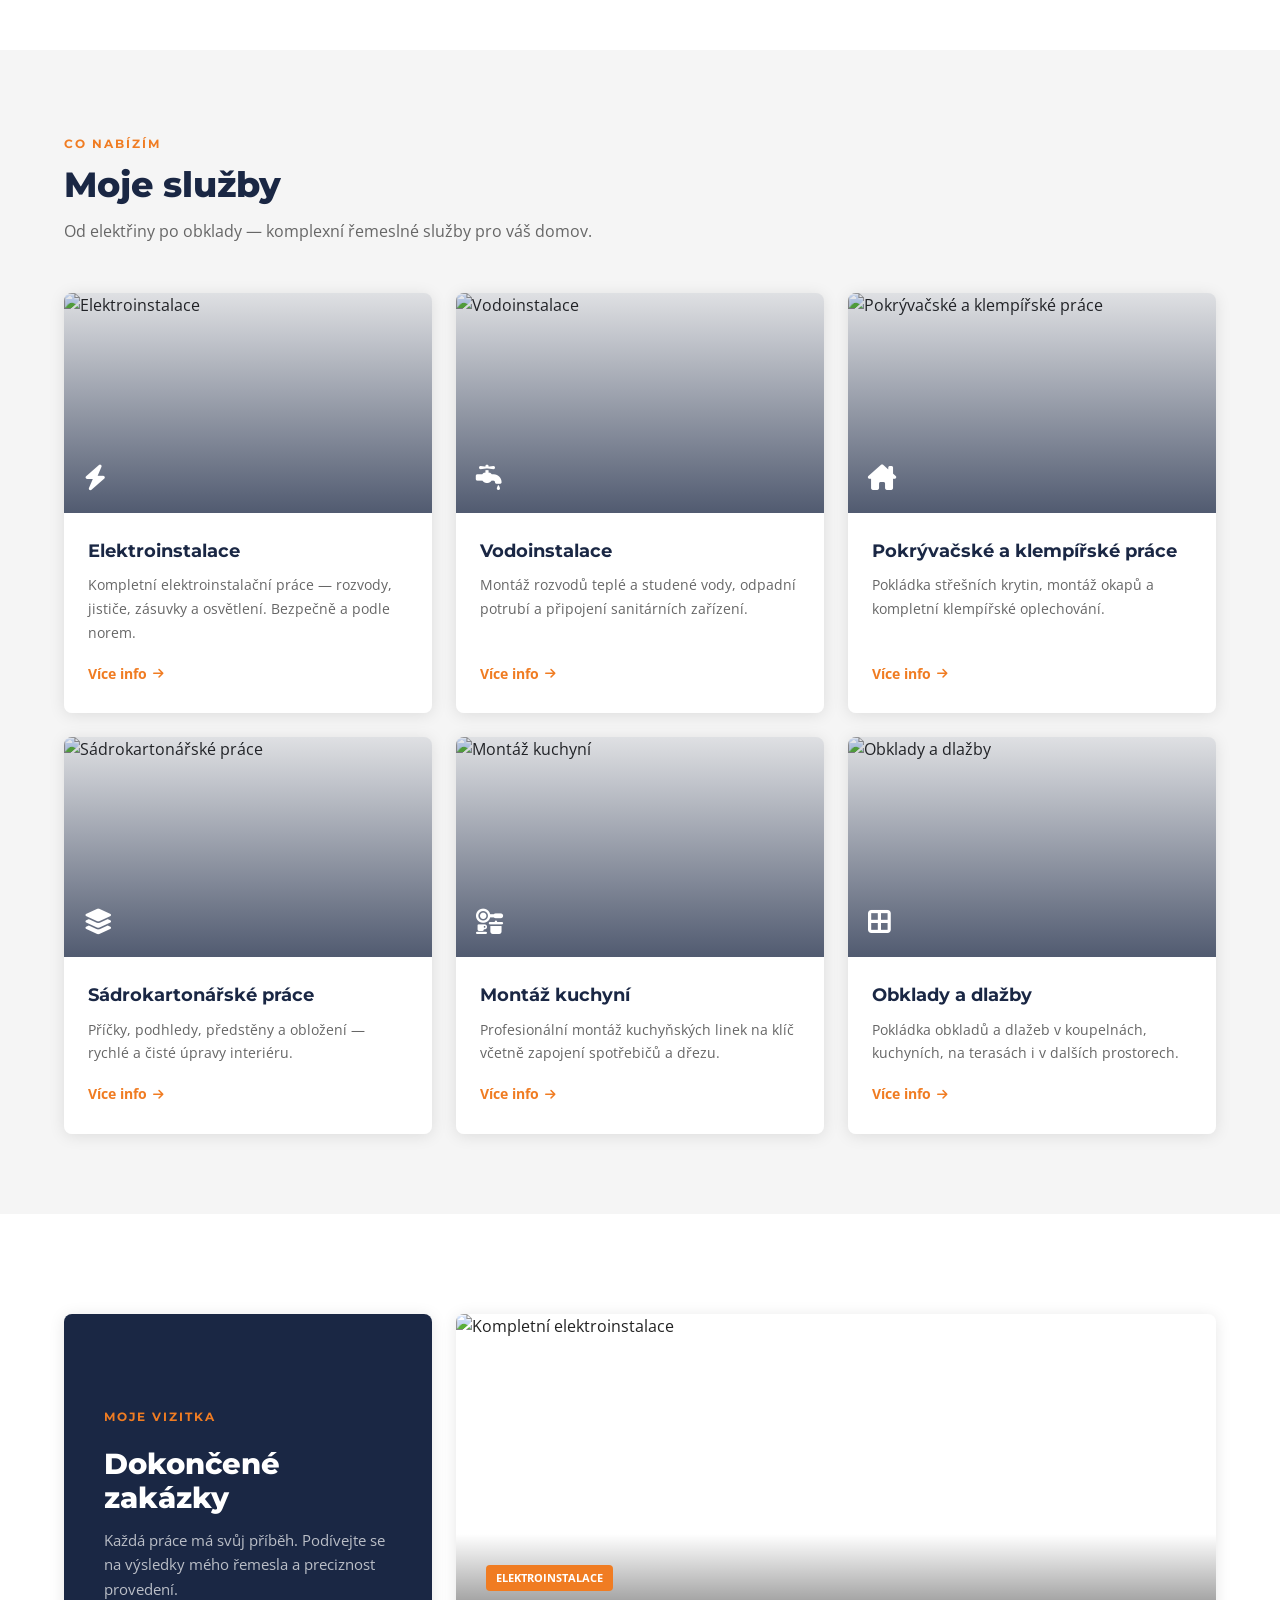
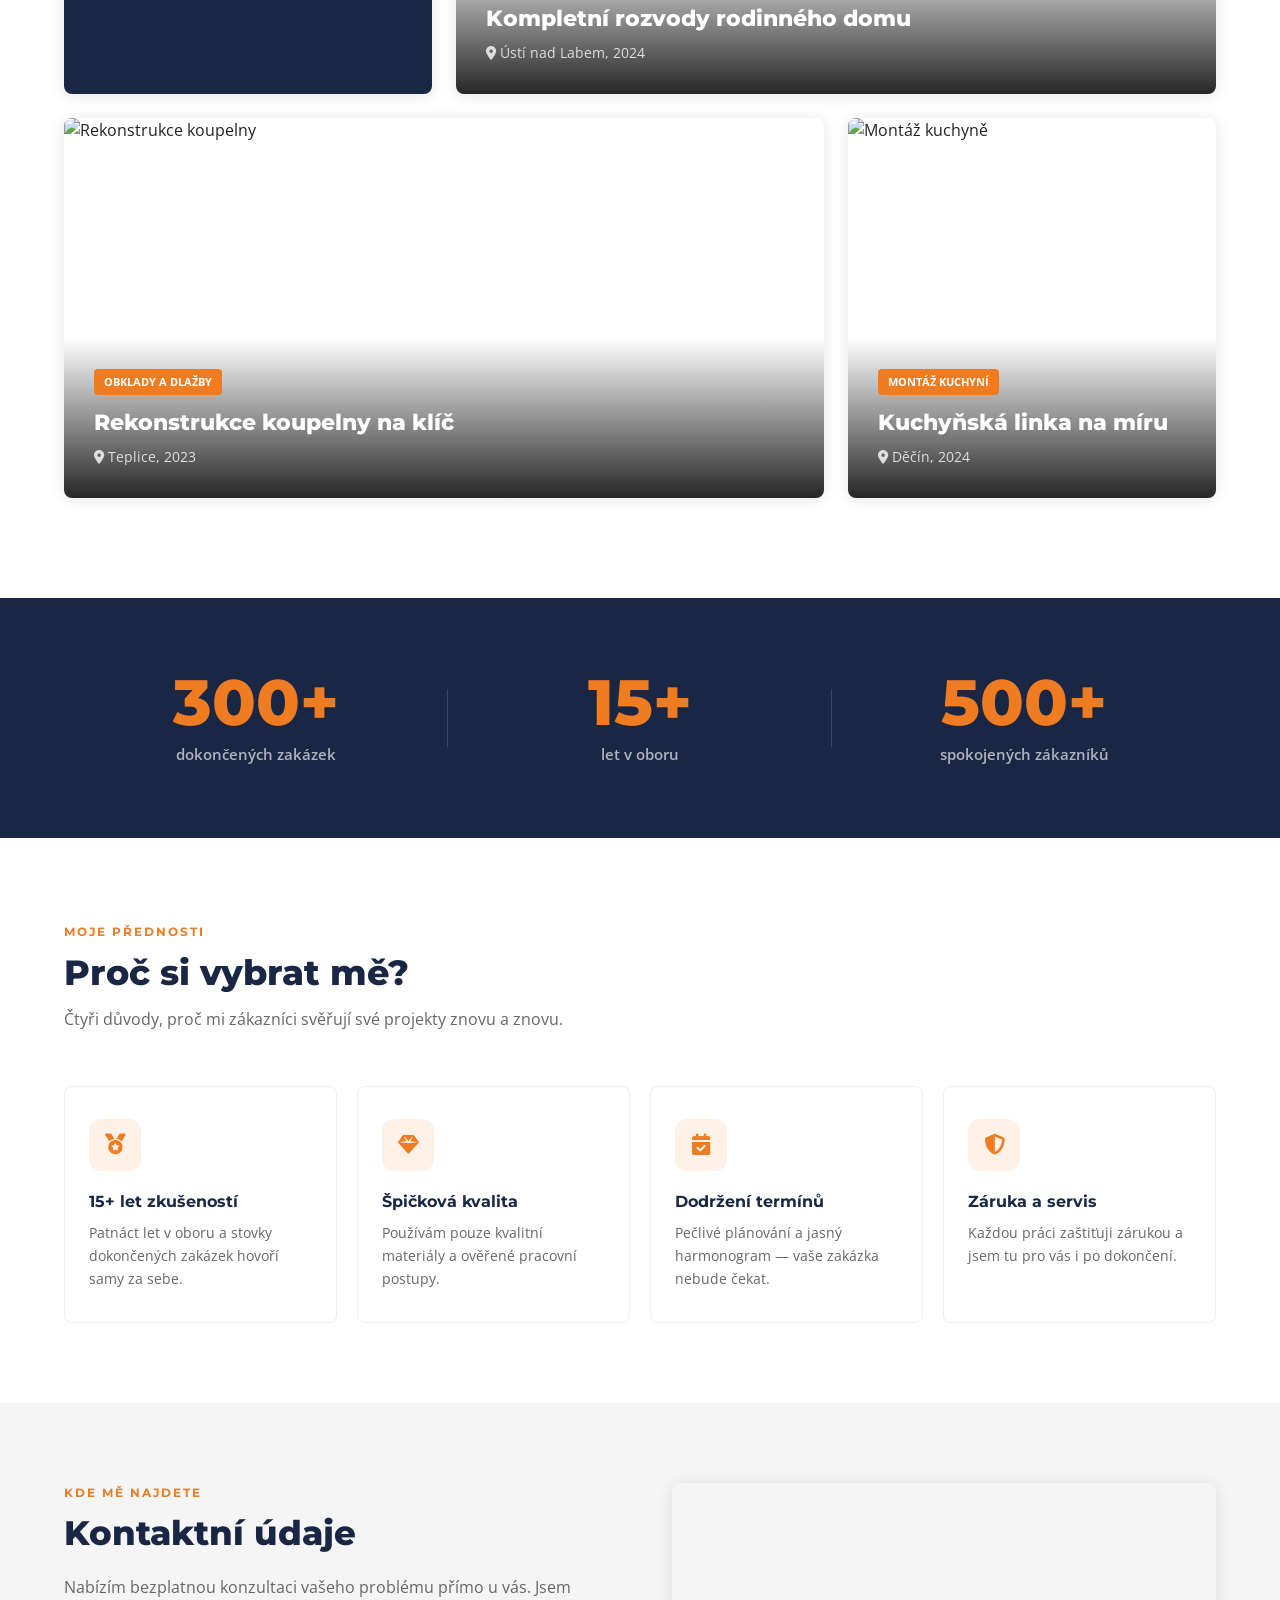
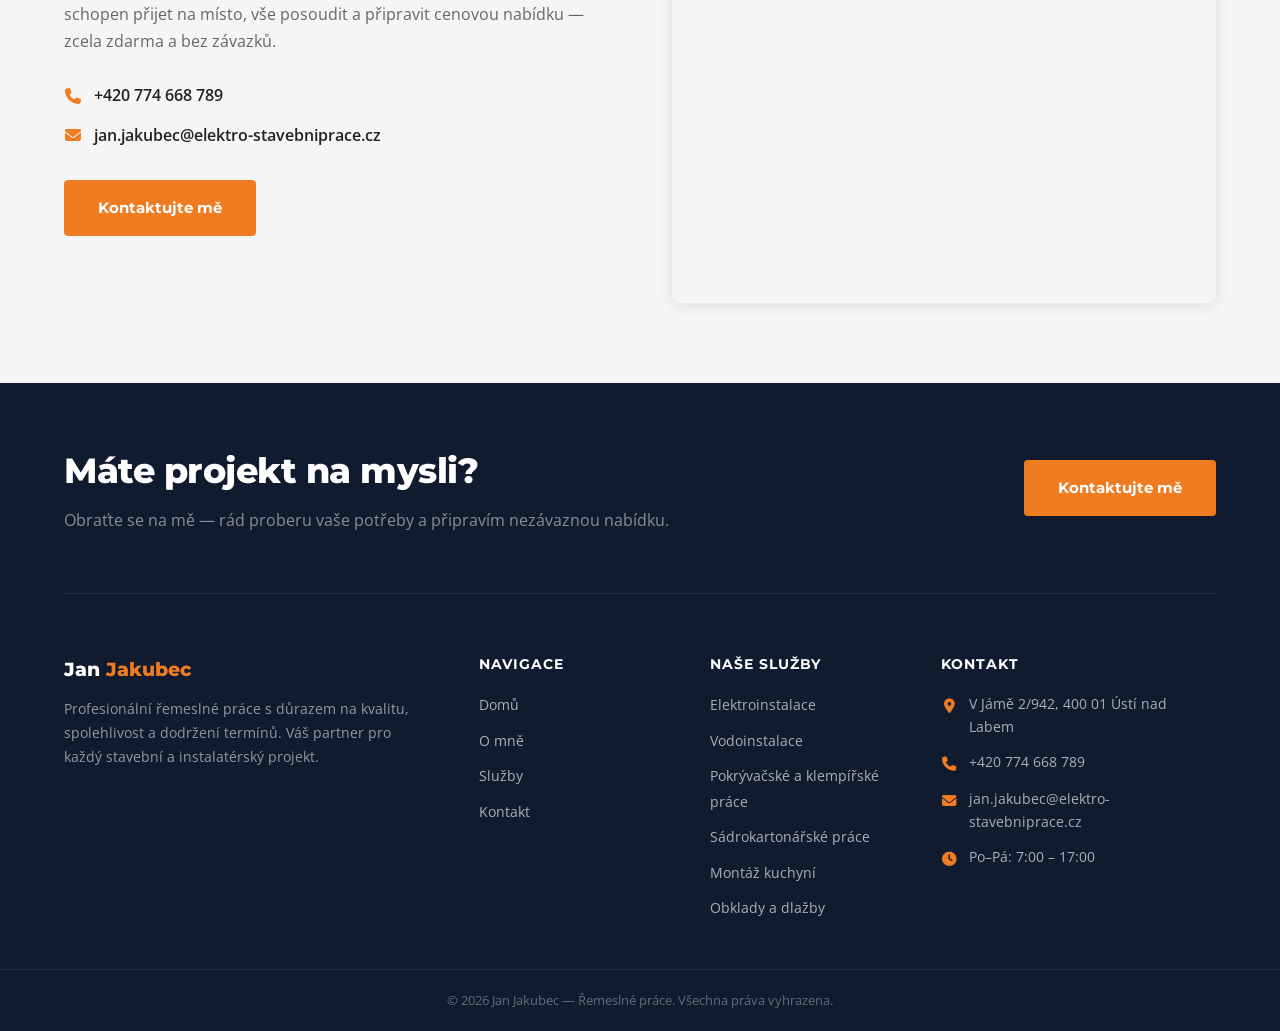
==== commit bebd789a: "his actual services and contact informations + sitemap.xml and robots.txt - ready for first indexing" ====
--- a/index.html
+++ b/index.html
@@ -4,9 +4,9 @@
 <head>
   <meta charset="UTF-8">
   <meta name="viewport" content="width=device-width, initial-scale=1.0">
-  <title>Stavební firma s.r.o. — Stavíme váš sen</title>
+  <title>Jan Jakubec — Řemeslné práce Ústí nad Labem</title>
   <meta name="description"
-    content="Profesionální stavební firma nabízející hrubou stavbu, rekonstrukce a zateplení. Kvalita, spolehlivost, termíny.">
+    content="Jan Jakubec — profesionální řemeslné práce v Ústí nad Labem. Elektroinstalace, vodoinstalace, pokrývačské práce, sádrokartony, montáž kuchyní, obklady a dlažby.">
   <link rel="stylesheet" href="https://cdnjs.cloudflare.com/ajax/libs/font-awesome/6.6.0/css/all.min.css">
   <link rel="stylesheet" href="https://api.ssps.cajthaml.eu/file/68f3df8a793bb6d00c5da848">
   <link rel="stylesheet" href="css/main.css">
@@ -22,13 +22,13 @@
   <section class="hero">
     <div class="container hero-container">
       <div class="hero-content">
-        <h1>Stavíme víc než jen domy,<br><em>stavíme váš sen.</em></h1>
+        <h1>Profesionální řemeslné práce,<br><em>na které se můžete spolehnout.</em></h1>
         <p class="hero-sub">
-          Profesionální hrubé stavby, precizní rekonstrukce a kvalitní zateplení.
-          Vaše spokojenost je naším stavebním kamenem již od roku 2004.
+          Elektroinstalace, vodoinstalace, pokrývačské práce, sádrokartony, montáž kuchyní a obklady.
+          Kvalitní řemeslo s osobním přístupem v Ústí nad Labem a okolí.
         </p>
         <div class="hero-buttons">
-          <a href="sluzby.html" class="btn btn-accent">Naše služby</a>
+          <a href="sluzby.html" class="btn btn-accent">Moje služby</a>
           <a href="kontakt.html" class="btn btn-outline">Nezávazná poptávka</a>
         </div>
       </div>
@@ -39,27 +39,27 @@
     <div class="container">
       <div class="about-grid">
         <div class="about-image-wrap">
-          <img class="about-img" src="images/about.jpg" alt="Náš tým při práci" style="object-position: center top;">
+          <img class="about-img" src="images/about.jpg" alt="Jan Jakubec při práci" style="object-position: center top;">
         </div>
         <div class="about-text">
-          <span class="section-label">Kdo jsme</span>
-          <h2>Vaši spolehliví partneři pro každou stavbu</h2>
+          <span class="section-label">Kdo jsem</span>
+          <h2>Váš spolehlivý řemeslník pro každý projekt</h2>
           <p>
-            Jsme česká stavební firma s více než 20 lety zkušeností na trhu.
-            Realizujeme projekty od rodinných domů až po velké komerční stavby
-            po celé České republice.
+            Jsem živnostník s dlouholetými zkušenostmi v oboru řemeslných prací.
+            Realizuji zakázky od drobných oprav až po kompletní instalace
+            v rodinných domech i bytech v Ústí nad Labem a okolí.
           </p>
           <p>
-            Pracujeme s ověřenými dodavateli, používáme výhradně certifikované
-            materiály a každý projekt zaštiťujeme zárukou i pozáručním servisem.
+            Pracuji s ověřenými materiály, kladu důraz na precizní provedení
+            a každou zakázku řeším osobně od začátku do konce.
           </p>
           <ul class="about-checklist">
-            <li class="about-check"><i class="fa-solid fa-check"></i> Certifikované materiály a osvědčené postupy</li>
-            <li class="about-check"><i class="fa-solid fa-check"></i> Zkušený tým odborníků s licencemi</li>
+            <li class="about-check"><i class="fa-solid fa-check"></i> Kvalitní materiály a osvědčené postupy</li>
+            <li class="about-check"><i class="fa-solid fa-check"></i> Osobní přístup ke každé zakázce</li>
             <li class="about-check"><i class="fa-solid fa-check"></i> Transparentní ceny bez skrytých poplatků</li>
             <li class="about-check"><i class="fa-solid fa-check"></i> Záruka na veškeré provedené práce</li>
           </ul>
-          <a href="o-nas.html" class="btn btn-accent">Více o nás</a>
+          <a href="o-nas.html" class="btn btn-accent">Více o mně</a>
         </div>
       </div>
     </div>
@@ -67,46 +67,74 @@
 
   <section class="services-section">
     <div class="container">
-      <span class="section-label">Co nabízíme</span>
-      <h2 class="section-title">Naše služby</h2>
-      <p class="section-subtitle">Od základů po finální povrchy — komplexní stavební řešení pro každý projekt.</p>
+      <span class="section-label">Co nabízím</span>
+      <h2 class="section-title">Moje služby</h2>
+      <p class="section-subtitle">Od elektřiny po obklady — komplexní řemeslné služby pro váš domov.</p>
       <div class="services-grid">
         <div class="service-card">
           <div class="service-img-wrap">
-            <img src="images/hrubaStavba.jpg" alt="Hrubá stavba" style="object-position: left center;">
-            <span class="service-img-icon"><i class="fa-solid fa-helmet-safety"></i></span>
-          </div>
-          <div class="service-body">
-            <h3>Hrubá stavba</h3>
-            <p>Realizace kompletní hrubé stavby — základy, nosné zdivo, stropy a střešní konstrukce. Pracujeme s
-              tradičními i moderními technologiemi.</p>
-            <a href="sluzby/hruba-stavba.html" class="service-link">Více info <i
-                class="fa-solid fa-arrow-right"></i></a>
-          </div>
-        </div>
-        <div class="service-card">
-          <div class="service-img-wrap">
-            <img src="images/rekonstrukce.jpg" alt="Rekonstrukce" style="object-position: center center;">
-            <span class="service-img-icon"><i class="fa-solid fa-screwdriver-wrench"></i></span>
-          </div>
-          <div class="service-body">
-            <h3>Rekonstrukce</h3>
-            <p>Celkové i částečné rekonstrukce bytů, domů a komerčních prostor. Zachováme to nejlepší a obnovíme zbytek
-              k dokonalosti.</p>
-            <a href="sluzby/rekonstrukce.html" class="service-link">Více info <i
-                class="fa-solid fa-arrow-right"></i></a>
-          </div>
-        </div>
-        <div class="service-card">
-          <div class="service-img-wrap">
-            <img src="images/zatepleni.jpg" alt="Zateplení" style="object-position: right center;">
-            <span class="service-img-icon"><i class="fa-solid fa-house"></i></span>
-          </div>
-          <div class="service-body">
-            <h3>Zateplení</h3>
-            <p>Profesionální zateplení fasád, střech a podlah. Snižujeme energetickou náročnost budov a šetříme náklady
-              na vytápění.</p>
-            <a href="sluzba-detail.html?id=zatepleni" class="service-link">Více informací <i class="fa-solid fa-arrow-right"></i></a>
+            <img src="images/Elektroinstalace.png" alt="Elektroinstalace" style="object-position: center center;">
+            <span class="service-img-icon"><i class="fa-solid fa-bolt"></i></span>
+          </div>
+          <div class="service-body">
+            <h3>Elektroinstalace</h3>
+            <p>Kompletní elektroinstalační práce — rozvody, jističe, zásuvky a osvětlení. Bezpečně a podle norem.</p>
+            <a href="sluzba-detail.html?id=elektroinstalace" class="service-link">Více info <i class="fa-solid fa-arrow-right"></i></a>
+          </div>
+        </div>
+        <div class="service-card">
+          <div class="service-img-wrap">
+            <img src="images/Vodoinstalace.png" alt="Vodoinstalace" style="object-position: center center;">
+            <span class="service-img-icon"><i class="fa-solid fa-faucet-drip"></i></span>
+          </div>
+          <div class="service-body">
+            <h3>Vodoinstalace</h3>
+            <p>Montáž rozvodů teplé a studené vody, odpadní potrubí a připojení sanitárních zařízení.</p>
+            <a href="sluzba-detail.html?id=vodoinstalace" class="service-link">Více info <i class="fa-solid fa-arrow-right"></i></a>
+          </div>
+        </div>
+        <div class="service-card">
+          <div class="service-img-wrap">
+            <img src="images/PokryvacskeAKlempirskePrace.png" alt="Pokrývačské a klempířské práce" style="object-position: center center;">
+            <span class="service-img-icon"><i class="fa-solid fa-house-chimney"></i></span>
+          </div>
+          <div class="service-body">
+            <h3>Pokrývačské a klempířské práce</h3>
+            <p>Pokládka střešních krytin, montáž okapů a kompletní klempířské oplechování.</p>
+            <a href="sluzba-detail.html?id=pokryvacske-prace" class="service-link">Více info <i class="fa-solid fa-arrow-right"></i></a>
+          </div>
+        </div>
+        <div class="service-card">
+          <div class="service-img-wrap">
+            <img src="images/SadrokartonarskePrace.png" alt="Sádrokartonářské práce" style="object-position: center center;">
+            <span class="service-img-icon"><i class="fa-solid fa-layer-group"></i></span>
+          </div>
+          <div class="service-body">
+            <h3>Sádrokartonářské práce</h3>
+            <p>Příčky, podhledy, předstěny a obložení — rychlé a čisté úpravy interiéru.</p>
+            <a href="sluzba-detail.html?id=sadrokarton" class="service-link">Více info <i class="fa-solid fa-arrow-right"></i></a>
+          </div>
+        </div>
+        <div class="service-card">
+          <div class="service-img-wrap">
+            <img src="images/MontazKuchyni.png" alt="Montáž kuchyní" style="object-position: center center;">
+            <span class="service-img-icon"><i class="fa-solid fa-kitchen-set"></i></span>
+          </div>
+          <div class="service-body">
+            <h3>Montáž kuchyní</h3>
+            <p>Profesionální montáž kuchyňských linek na klíč včetně zapojení spotřebičů a dřezu.</p>
+            <a href="sluzba-detail.html?id=montaz-kuchyni" class="service-link">Více info <i class="fa-solid fa-arrow-right"></i></a>
+          </div>
+        </div>
+        <div class="service-card">
+          <div class="service-img-wrap">
+            <img src="images/ObkladyADlazby.png" alt="Obklady a dlažby" style="object-position: center center;">
+            <span class="service-img-icon"><i class="fa-solid fa-border-all"></i></span>
+          </div>
+          <div class="service-body">
+            <h3>Obklady a dlažby</h3>
+            <p>Pokládka obkladů a dlažeb v koupelnách, kuchyních, na terasách i v dalších prostorech.</p>
+            <a href="sluzba-detail.html?id=obklady-dlazby" class="service-link">Více info <i class="fa-solid fa-arrow-right"></i></a>
           </div>
         </div>
       </div>
@@ -117,36 +145,36 @@
     <div class="container">
       <div class="projects-grid">
         <div class="portfolio-card header-card">
-          <span class="section-label">Naše vizitka</span>
-          <h2 class="section-title">Dokončené projekty</h2>
-          <p class="section-subtitle">Každý dům má svůj příběh. Podívejte se na výsledky naší práce a preciznost
-            realizace.</p>
+          <span class="section-label">Moje vizitka</span>
+          <h2 class="section-title">Dokončené zakázky</h2>
+          <p class="section-subtitle">Každá práce má svůj příběh. Podívejte se na výsledky mého řemesla a preciznost
+            provedení.</p>
         </div>
         <div class="portfolio-card project-card p-span-2">
           <img src="https://images.unsplash.com/photo-1600585154340-be6161a56a0c?auto=format&fit=crop&q=80&w=1200"
-            alt="Moderní vila Praha">
+            alt="Kompletní elektroinstalace">
           <div class="project-info">
-            <span class="project-tag">Hrubá stavba</span>
-            <h3>Vila v Horních Počernicích</h3>
-            <p><i class="fa-solid fa-location-dot"></i> Praha, 2024</p>
+            <span class="project-tag">Elektroinstalace</span>
+            <h3>Kompletní rozvody rodinného domu</h3>
+            <p><i class="fa-solid fa-location-dot"></i> Ústí nad Labem, 2024</p>
           </div>
         </div>
         <div class="portfolio-card project-card p-span-2">
           <img src="https://images.unsplash.com/photo-1600210492486-724fe5c67fb0?auto=format&fit=crop&q=80&w=1200"
-            alt="Rekonstrukce bytu">
+            alt="Rekonstrukce koupelny">
           <div class="project-info">
-            <span class="project-tag">Rekonstrukce</span>
-            <h3>Mezonet na Vinohradech</h3>
-            <p><i class="fa-solid fa-location-dot"></i> Praha 2, 2023</p>
+            <span class="project-tag">Obklady a dlažby</span>
+            <h3>Rekonstrukce koupelny na klíč</h3>
+            <p><i class="fa-solid fa-location-dot"></i> Teplice, 2023</p>
           </div>
         </div>
         <div class="portfolio-card project-card">
           <img src="https://images.unsplash.com/photo-1512917774080-9991f1c4c750?auto=format&fit=crop&q=80&w=1200"
-            alt="Bytový dům Kladno">
+            alt="Montáž kuchyně">
           <div class="project-info">
-            <span class="project-tag">Zateplení</span>
-            <h3>Fasáda bytového domu</h3>
-            <p><i class="fa-solid fa-location-dot"></i> Kladno, 2024</p>
+            <span class="project-tag">Montáž kuchyní</span>
+            <h3>Kuchyňská linka na míru</h3>
+            <p><i class="fa-solid fa-location-dot"></i> Děčín, 2024</p>
           </div>
         </div>
       </div>
@@ -157,16 +185,16 @@
     <div class="container">
       <div class="stats-grid">
         <div class="stat-item">
-          <div class="stat-number">150+</div>
-          <div class="stat-label">dokončených projektů</div>
+          <div class="stat-number">300+</div>
+          <div class="stat-label">dokončených zakázek</div>
         </div>
         <div class="stat-item">
-          <div class="stat-number">20+</div>
-          <div class="stat-label">let na trhu</div>
+          <div class="stat-number">15+</div>
+          <div class="stat-label">let v oboru</div>
         </div>
         <div class="stat-item">
           <div class="stat-number">500+</div>
-          <div class="stat-label">spokojených klientů</div>
+          <div class="stat-label">spokojených zákazníků</div>
         </div>
       </div>
     </div>
@@ -175,30 +203,30 @@
   <section class="why-section">
     <div class="container">
       <div class="why-header">
-        <span class="section-label">Naše přednosti</span>
-        <h2 class="section-title">Proč si vybrat nás?</h2>
-        <p class="section-subtitle">Čtyři důvody, proč nám klienti svěřují své projekty znovu a znovu.</p>
+        <span class="section-label">Moje přednosti</span>
+        <h2 class="section-title">Proč si vybrat mě?</h2>
+        <p class="section-subtitle">Čtyři důvody, proč mi zákazníci svěřují své projekty znovu a znovu.</p>
       </div>
       <div class="features-grid">
         <div class="feature-card">
           <div class="feature-icon-wrap"><i class="fa-solid fa-medal"></i></div>
-          <h3>20+ let zkušeností</h3>
-          <p>Dvě dekády na trhu a stovky dokončených projektů hovoří samy za sebe.</p>
+          <h3>15+ let zkušeností</h3>
+          <p>Patnáct let v oboru a stovky dokončených zakázek hovoří samy za sebe.</p>
         </div>
         <div class="feature-card">
           <div class="feature-icon-wrap"><i class="fa-solid fa-gem"></i></div>
           <h3>Špičková kvalita</h3>
-          <p>Používáme pouze certifikované materiály a ověřené stavební postupy.</p>
+          <p>Používám pouze kvalitní materiály a ověřené pracovní postupy.</p>
         </div>
         <div class="feature-card">
           <div class="feature-icon-wrap"><i class="fa-solid fa-calendar-check"></i></div>
           <h3>Dodržení termínů</h3>
-          <p>Pečlivé plánování a jasný harmonogram — váš projekt nebude čekat.</p>
+          <p>Pečlivé plánování a jasný harmonogram — vaše zakázka nebude čekat.</p>
         </div>
         <div class="feature-card">
           <div class="feature-icon-wrap"><i class="fa-solid fa-shield-halved"></i></div>
           <h3>Záruka a servis</h3>
-          <p>Každé dílo zaštiťujeme zárukou a jsme tu pro vás i po dokončení.</p>
+          <p>Každou práci zaštiťuji zárukou a jsem tu pro vás i po dokončení.</p>
         </div>
       </div>
     </div>
@@ -208,44 +236,20 @@
     <div class="container">
       <div class="kde-grid">
         <div class="kde-text">
-          <span class="section-label">Kde nás najdete</span>
-          <h2>Navštivte nás osobně</h2>
-          <div class="kde-info-list">
-            <div class="kde-info-item">
-              <div class="kde-info-icon"><i class="fa-solid fa-location-dot"></i></div>
-              <div>
-                <h4>Adresa</h4>
-                <p>Stavební 42<br>110 00 Praha 1</p>
-              </div>
-            </div>
-            <div class="kde-info-item">
-              <div class="kde-info-icon"><i class="fa-solid fa-clock"></i></div>
-              <div>
-                <h4>Provozní hodiny</h4>
-                <p>Pondělí – Pátek: 8:00 – 17:00<br>Sobota – Neděle: zavřeno</p>
-              </div>
-            </div>
-            <div class="kde-info-item">
-              <div class="kde-info-icon"><i class="fa-solid fa-phone"></i></div>
-              <div>
-                <h4>Telefon</h4>
-                <p>+420 123 456 789</p>
-              </div>
-            </div>
-            <div class="kde-info-item">
-              <div class="kde-info-icon"><i class="fa-solid fa-envelope"></i></div>
-              <div>
-                <h4>E-mail</h4>
-                <p>info@stavebnifirma.cz</p>
-              </div>
-            </div>
-          </div>
-          <a href="kontakt.html" class="btn btn-accent">Napište nám</a>
+          <span class="section-label">Kde mě najdete</span>
+          <h2>Kontaktní údaje</h2>
+          <p class="kde-desc">Nabízím bezplatnou konzultaci vašeho problému přímo u vás. Jsem schopen přijet
+            na místo, vše posoudit a připravit cenovou nabídku — zcela zdarma a bez závazků.</p>
+          <ul class="kde-plain-list">
+            <li><i class="fa-solid fa-phone"></i> <a href="tel:+420774668789">+420 774 668 789</a></li>
+            <li><i class="fa-solid fa-envelope"></i> <a href="mailto:jan.jakubec@elektro-stavebniprace.cz">jan.jakubec@elektro-stavebniprace.cz</a></li>
+          </ul>
+          <a href="kontakt.html" class="btn btn-accent">Kontaktujte mě</a>
         </div>
         <div class="kde-map">
           <iframe
-            src="https://www.google.com/maps/embed?pb=!1m18!1m12!1m3!1d10237.18834854898!2d14.405739!3d50.087312!2m3!1f0!2f0!3f0!3m2!1i1024!2i768!4f13.1!3m3!1m2!1s0x470b94ef4f8c8997%3A0x42bfa2ab4f2e56ea!2sPraha%201!5e0!3m2!1scs!2scz!4v1700000000000!5m2!1scs!2scz"
-            allowfullscreen="" loading="lazy" referrerpolicy="no-referrer-when-downgrade" title="Naše poloha na mapě">
+            src="https://www.google.com/maps/embed?pb=!1m18!1m12!1m3!1d2532.8!2d14.0322!3d50.6607!2m3!1f0!2f0!3f0!3m2!1i1024!2i768!4f13.1!3m3!1m2!1s0x470e39b8518e7b7b%3A0x400af0f6614e730!2zw5NzdMOtIG5hZCBMYWJlbQ!5e0!3m2!1scs!2scz!4v1700000000000!5m2!1scs!2scz"
+            allowfullscreen="" loading="lazy" referrerpolicy="no-referrer-when-downgrade" title="Moje poloha na mapě">
           </iframe>
         </div>
       </div>
@@ -257,4 +261,3 @@
 </body>
 
 </html>
-
--- a/css/index.css
+++ b/css/index.css
@@ -430,7 +430,49 @@
   font-weight: 800;
   color: var(--color-primary);
   line-height: 1.2;
-  margin-bottom: 24px;
+  margin-bottom: 20px;
+}
+
+.kde-desc {
+  color: var(--color-text-muted);
+  font-size: 0.97rem;
+  line-height: 1.75;
+  margin-bottom: 28px;
+}
+
+.kde-plain-list {
+  list-style: none;
+  padding: 0;
+  margin: 0 0 32px;
+  display: flex;
+  flex-direction: column;
+  gap: 14px;
+}
+
+.kde-plain-list li {
+  display: flex;
+  align-items: center;
+  gap: 12px;
+  font-size: 1rem;
+  font-weight: 600;
+  color: var(--color-text);
+}
+
+.kde-plain-list li i {
+  color: var(--color-accent);
+  font-size: 1rem;
+  width: 18px;
+  text-align: center;
+  flex-shrink: 0;
+}
+
+.kde-plain-list li a {
+  color: var(--color-text);
+  transition: color var(--transition);
+}
+
+.kde-plain-list li a:hover {
+  color: var(--color-accent);
 }
 
 .kde-info-list {
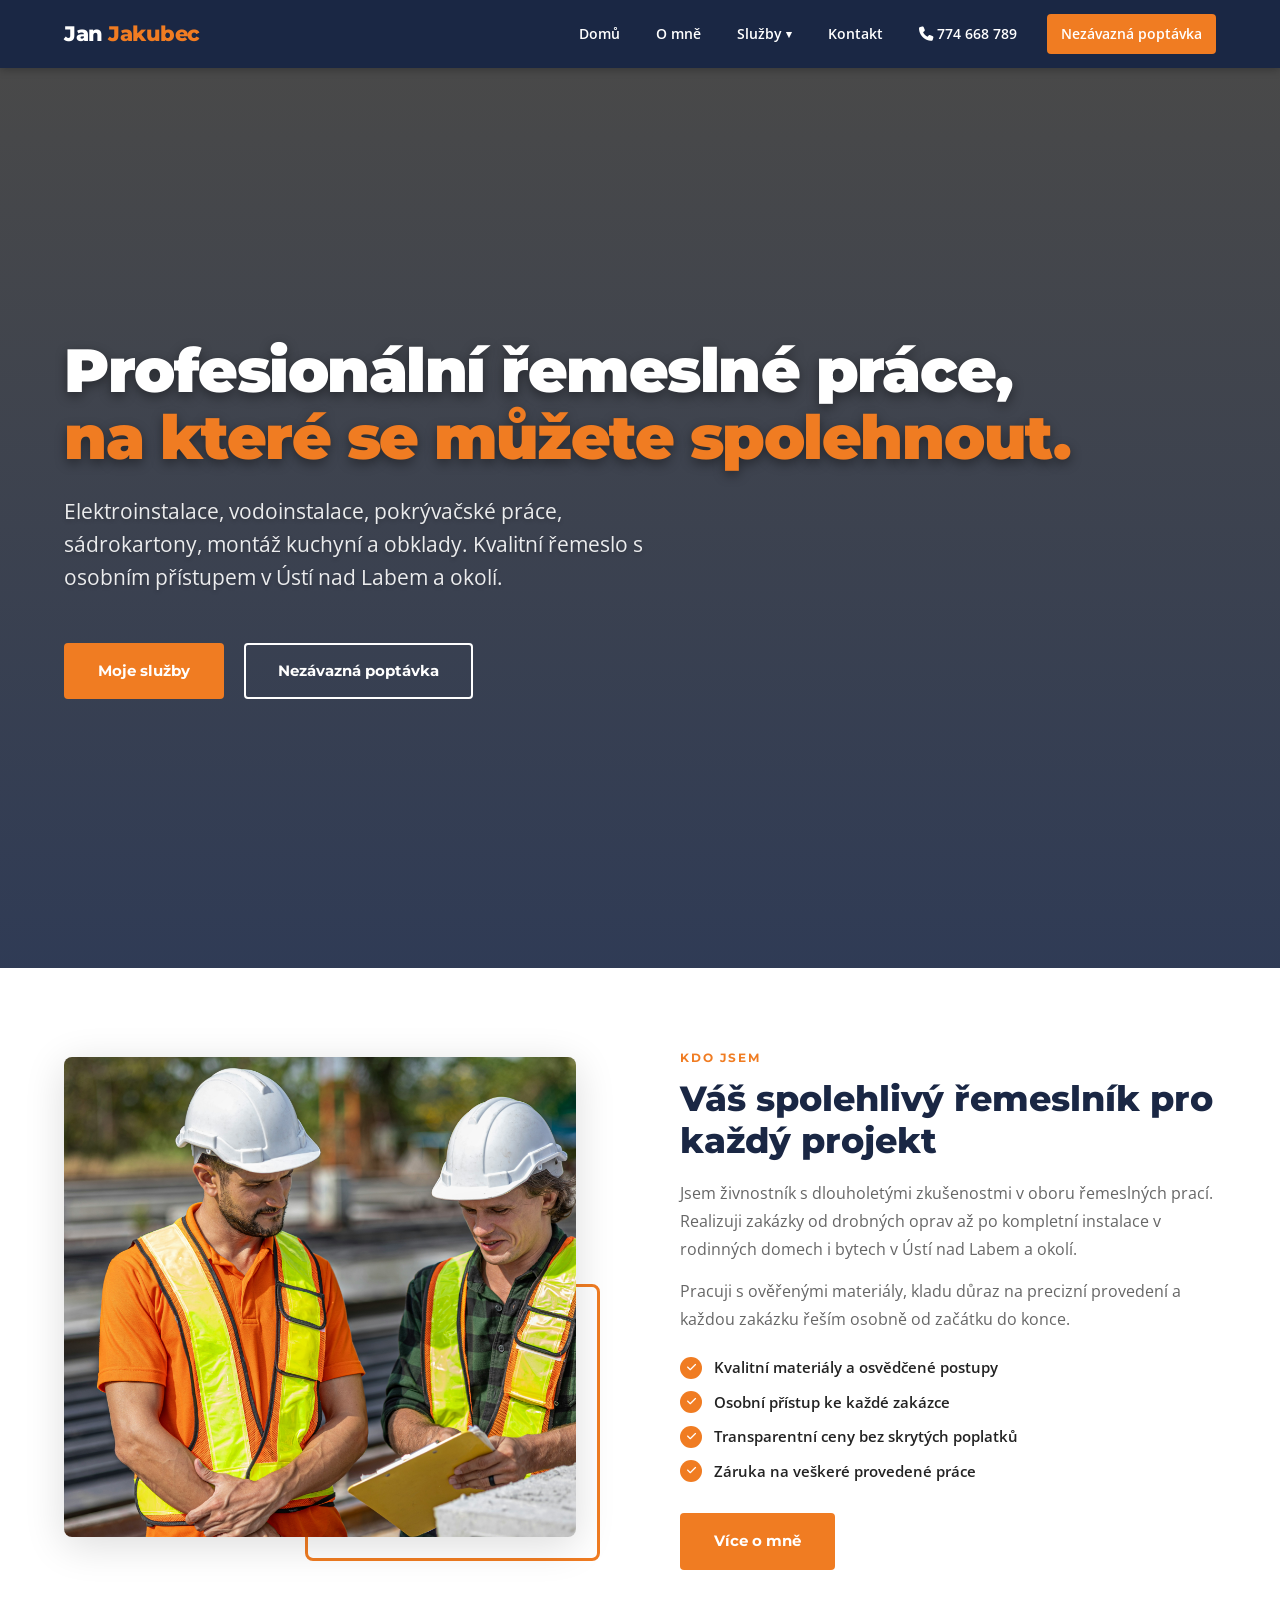
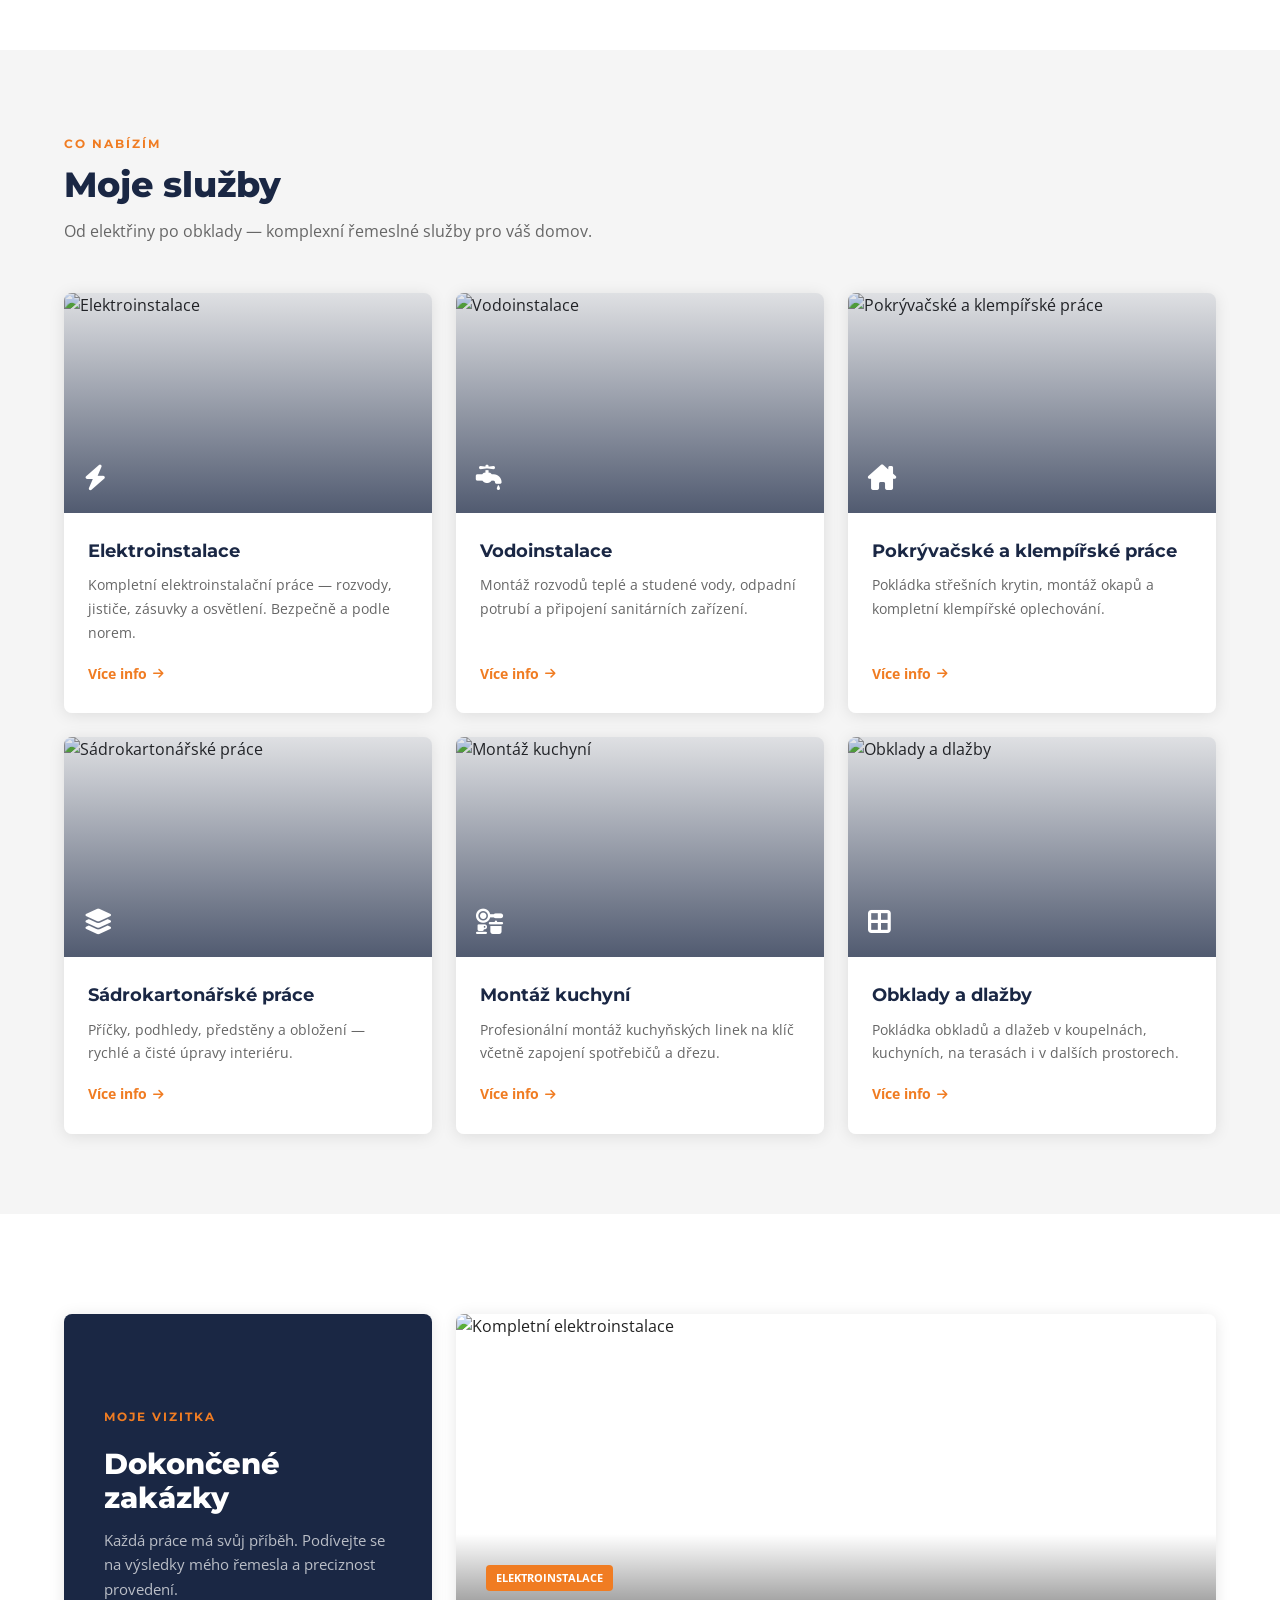
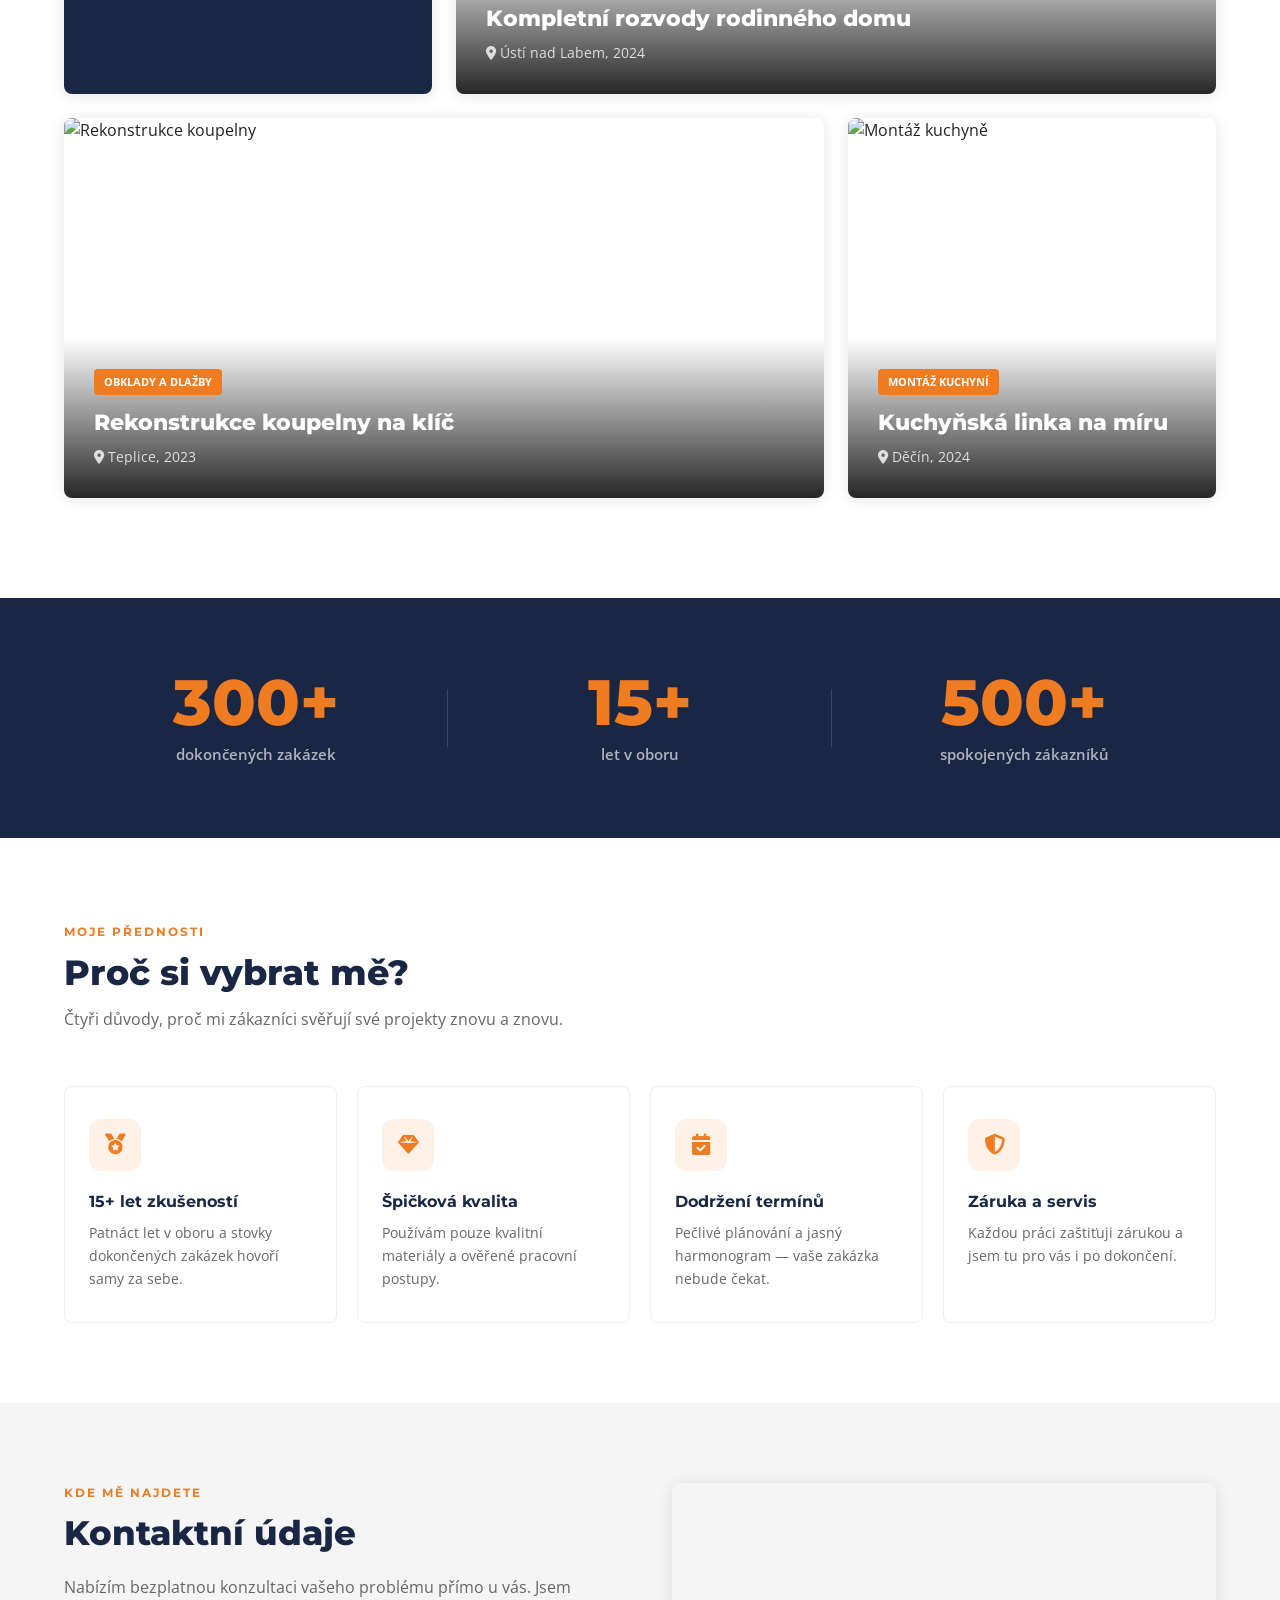
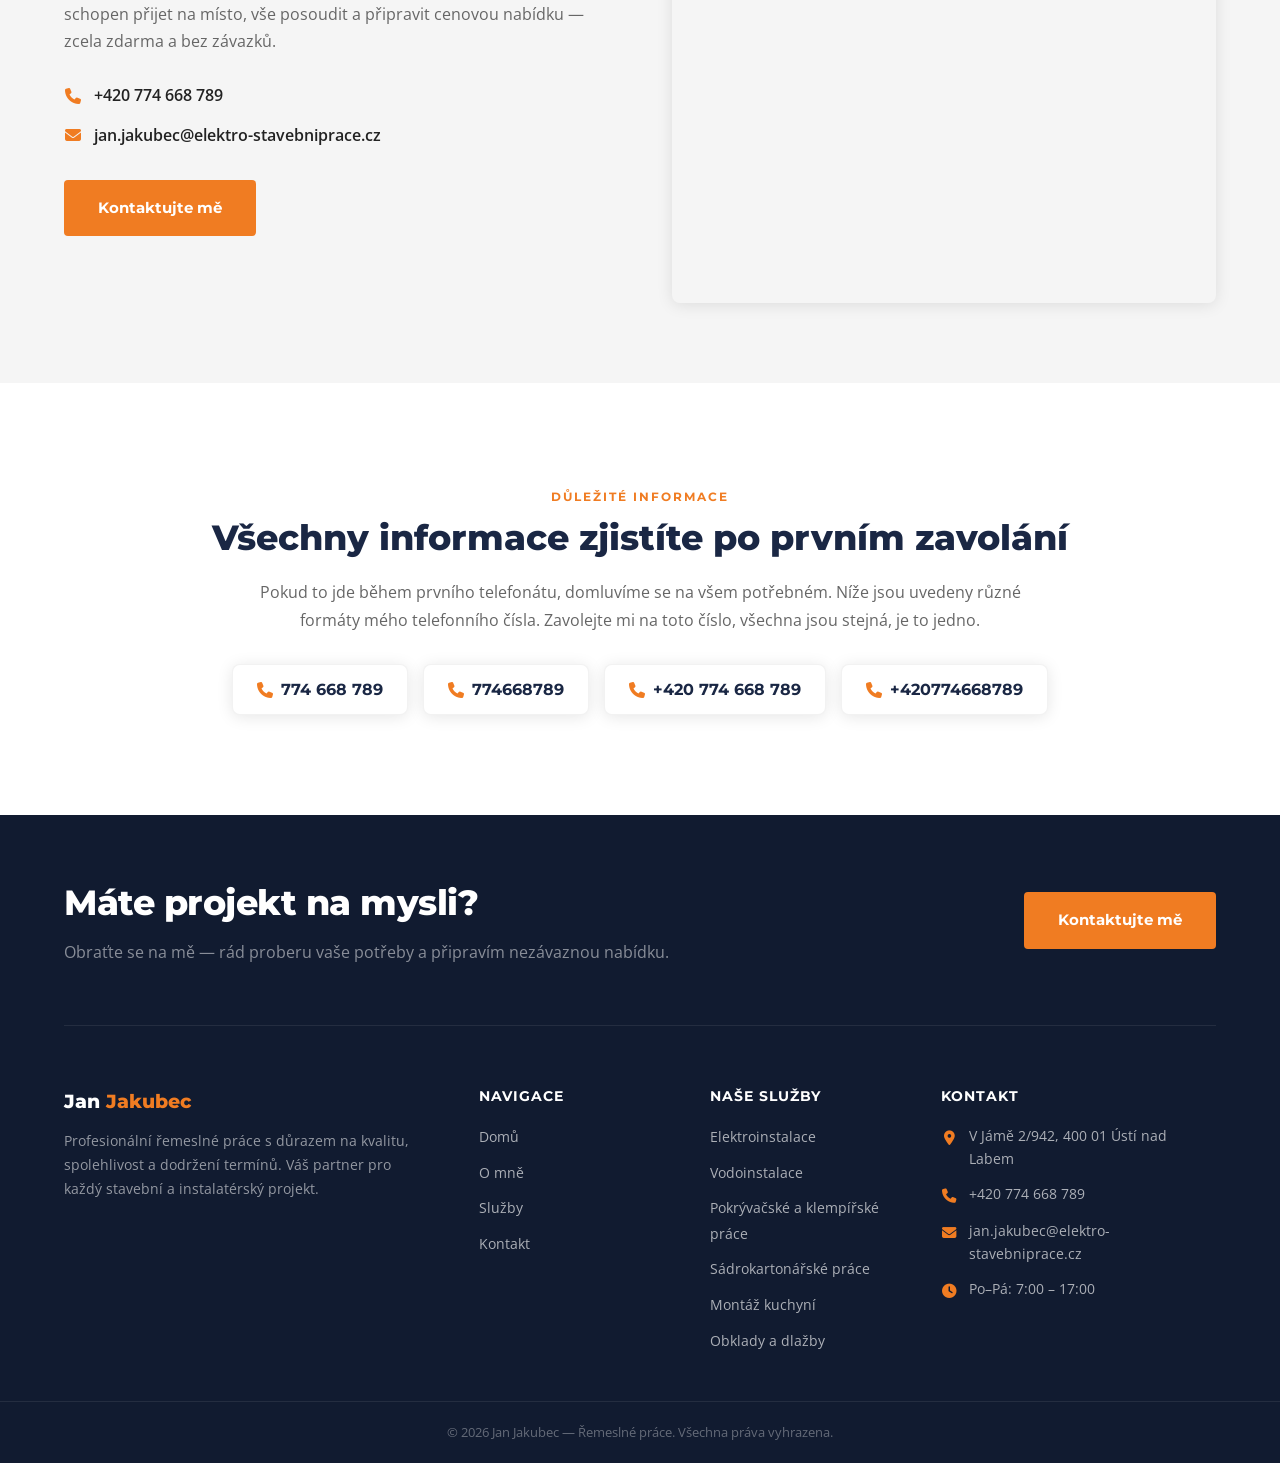
==== commit cab0515c: "phone number section added, schemas added" ====
--- a/index.html
+++ b/index.html
@@ -4,9 +4,65 @@
 <head>
   <meta charset="UTF-8">
   <meta name="viewport" content="width=device-width, initial-scale=1.0">
-  <title>Jan Jakubec — Řemeslné práce Ústí nad Labem</title>
-  <meta name="description"
-    content="Jan Jakubec — profesionální řemeslné práce v Ústí nad Labem. Elektroinstalace, vodoinstalace, pokrývačské práce, sádrokartony, montáž kuchyní, obklady a dlažby.">
+
+  <title>Řemeslné práce Ústí nad Labem | Jan Jakubec | 774 668 789</title>
+  <meta name="description" content="Elektrikář a řemeslník Ústí nad Labem – elektroinstalace, vodoinstalace, pokrývačství, sádrokartony, obklady. Volejte: 774 668 789 (+420 774 668 789). Rychlá odezva!">
+  <meta name="keywords" content="řemeslník Ústí nad Labem, elektrikář Ústí nad Labem, elektroinstalace, vodoinstalace, pokrývačské práce, sádrokartony, obklady dlažby, Jan Jakubec, 774 668 789, 774668789, +420774668789">
+  <meta name="robots" content="index, follow">
+  <link rel="canonical" href="https://www.elektro-stavebniprace.cz/index.html">
+
+  <!-- Open Graph -->
+  <meta property="og:type" content="website">
+  <meta property="og:locale" content="cs_CZ">
+  <meta property="og:site_name" content="Jan Jakubec – Řemeslné práce">
+  <meta property="og:title" content="Řemeslné práce Ústí nad Labem | Jan Jakubec | 774 668 789">
+  <meta property="og:description" content="Elektrikář a řemeslník Ústí nad Labem – elektroinstalace, vodoinstalace, pokrývačství, sádrokartony, obklady. Volejte: 774 668 789 (+420 774 668 789).">
+  <meta property="og:url" content="https://www.elektro-stavebniprace.cz/index.html">
+  <meta property="og:image" content="https://www.elektro-stavebniprace.cz/images/about.jpg">
+
+  <!-- Strukturovaná data: LocalBusiness -->
+  <script type="application/ld+json">
+  {
+    "@context": "https://schema.org",
+    "@type": ["LocalBusiness", "Electrician", "Plumber", "RoofingContractor", "HomeAndConstructionBusiness"],
+    "name": "Jan Jakubec – Řemeslné a stavební práce",
+    "description": "Profesionální elektroinstalace, vodoinstalace, pokrývačské práce, sádrokartony, montáž kuchyní a obklady v Ústí nad Labem a okolí.",
+    "telephone": [
+      "+420774668789",
+      "+420 774 668 789",
+      "774668789",
+      "774 668 789"
+    ],
+    "email": "jan.jakubec@elektro-stavebniprace.cz",
+    "address": {
+      "@type": "PostalAddress",
+      "streetAddress": "V Jámě 2/942",
+      "addressLocality": "Ústí nad Labem-město",
+      "postalCode": "400 01",
+      "addressCountry": "CZ"
+    },
+    "geo": {
+      "@type": "GeoCoordinates",
+      "latitude": 50.6607,
+      "longitude": 14.0322
+    },
+    "areaServed": {
+      "@type": "Place",
+      "name": "Ústí nad Labem a Ústecký kraj"
+    },
+    "url": "https://www.elektro-stavebniprace.cz",
+    "sameAs": "https://maps.app.goo.gl/PL8YDqn6jmuZNi9D6",
+    "openingHoursSpecification": {
+      "@type": "OpeningHoursSpecification",
+      "dayOfWeek": ["Monday", "Tuesday", "Wednesday", "Thursday", "Friday"],
+      "opens": "07:00",
+      "closes": "17:00"
+    },
+    "priceRange": "$$"
+  }
+  </script>
+
+
   <link rel="stylesheet" href="https://cdnjs.cloudflare.com/ajax/libs/font-awesome/6.6.0/css/all.min.css">
   <link rel="stylesheet" href="https://api.ssps.cajthaml.eu/file/68f3df8a793bb6d00c5da848">
   <link rel="stylesheet" href="css/main.css">
@@ -241,14 +297,14 @@
           <p class="kde-desc">Nabízím bezplatnou konzultaci vašeho problému přímo u vás. Jsem schopen přijet
             na místo, vše posoudit a připravit cenovou nabídku — zcela zdarma a bez závazků.</p>
           <ul class="kde-plain-list">
-            <li><i class="fa-solid fa-phone"></i> <a href="tel:+420774668789">+420 774 668 789</a></li>
+            <li><i class="fa-solid fa-phone"></i> <a href="tel:774668789">+420 774 668 789</a></li>
             <li><i class="fa-solid fa-envelope"></i> <a href="mailto:jan.jakubec@elektro-stavebniprace.cz">jan.jakubec@elektro-stavebniprace.cz</a></li>
           </ul>
           <a href="kontakt.html" class="btn btn-accent">Kontaktujte mě</a>
         </div>
         <div class="kde-map">
           <iframe
-            src="https://www.google.com/maps/embed?pb=!1m18!1m12!1m3!1d2532.8!2d14.0322!3d50.6607!2m3!1f0!2f0!3f0!3m2!1i1024!2i768!4f13.1!3m3!1m2!1s0x470e39b8518e7b7b%3A0x400af0f6614e730!2zw5NzdMOtIG5hZCBMYWJlbQ!5e0!3m2!1scs!2scz!4v1700000000000!5m2!1scs!2scz"
+            src="https://www.google.com/maps/embed?pb=!1m18!1m12!1m3!1d68042.75399268532!2d13.997582405803499!3d50.67068488297193!2m3!1f0!2f0!3f0!3m2!1i1024!2i768!4f13.1!3m3!1m2!1s0x47099b31cf28eec7%3A0x930cde169a941628!2sElektro%20a%20Stavebn%C3%AD%20pr%C3%A1ce!5e0!3m2!1scs!2scz!4v1774168293988!5m2!1scs!2scz"
             allowfullscreen="" loading="lazy" referrerpolicy="no-referrer-when-downgrade" title="Moje poloha na mapě">
           </iframe>
         </div>
@@ -256,6 +312,7 @@
     </div>
   </section>
 
+  <div id="phone-info-placeholder"></div>
   <div id="footer-placeholder"></div>
   <script src="js/components.js"></script>
 </body>
--- a/css/main.css
+++ b/css/main.css
@@ -114,3 +114,53 @@
   color: var(--color-white);
 }
 
+/* Phone Info Section */
+.phone-info-section {
+  padding: 100px 0;
+  text-align: center;
+  background: var(--color-white);
+}
+
+.phone-info-section .section-title {
+  margin-bottom: 20px;
+}
+
+.phone-info-desc {
+  max-width: 800px;
+  margin: 0 auto 30px auto;
+  color: var(--color-text-muted);
+  line-height: 1.7;
+}
+
+.phone-numbers-grid {
+  display: flex;
+  flex-wrap: wrap;
+  justify-content: center;
+  gap: 15px;
+}
+
+.phone-number-card {
+  background: var(--color-white);
+  padding: 12px 24px;
+  border-radius: var(--radius);
+  font-family: var(--font-heading);
+  font-weight: 700;
+  color: var(--color-primary);
+  box-shadow: var(--shadow);
+  border: 1px solid rgba(0,0,0,0.05);
+  text-decoration: none;
+  transition: transform var(--transition), box-shadow var(--transition);
+  display: inline-flex;
+  align-items: center;
+  gap: 8px;
+}
+
+.phone-number-card i {
+  color: var(--color-accent);
+}
+
+.phone-number-card:hover {
+  transform: translateY(-2px);
+  box-shadow: 0 8px 24px rgba(0,0,0,0.08);
+}
+
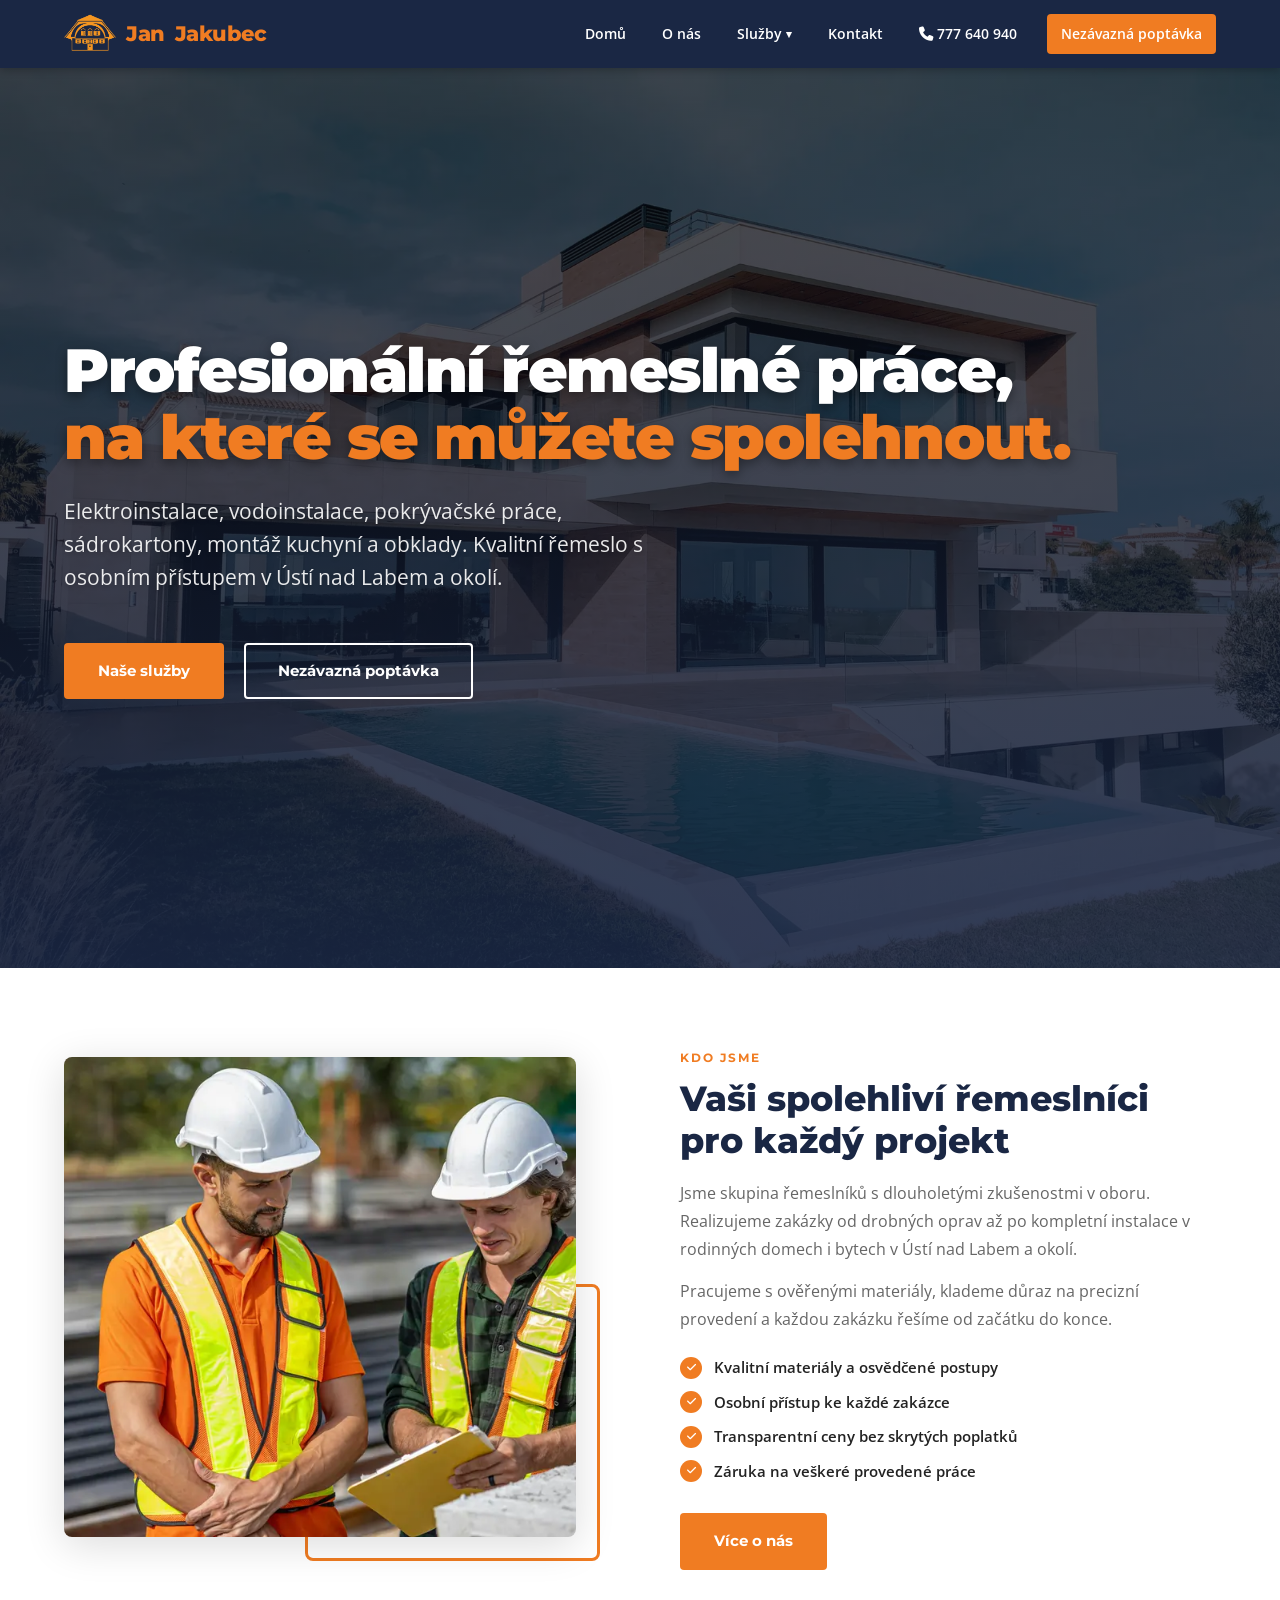
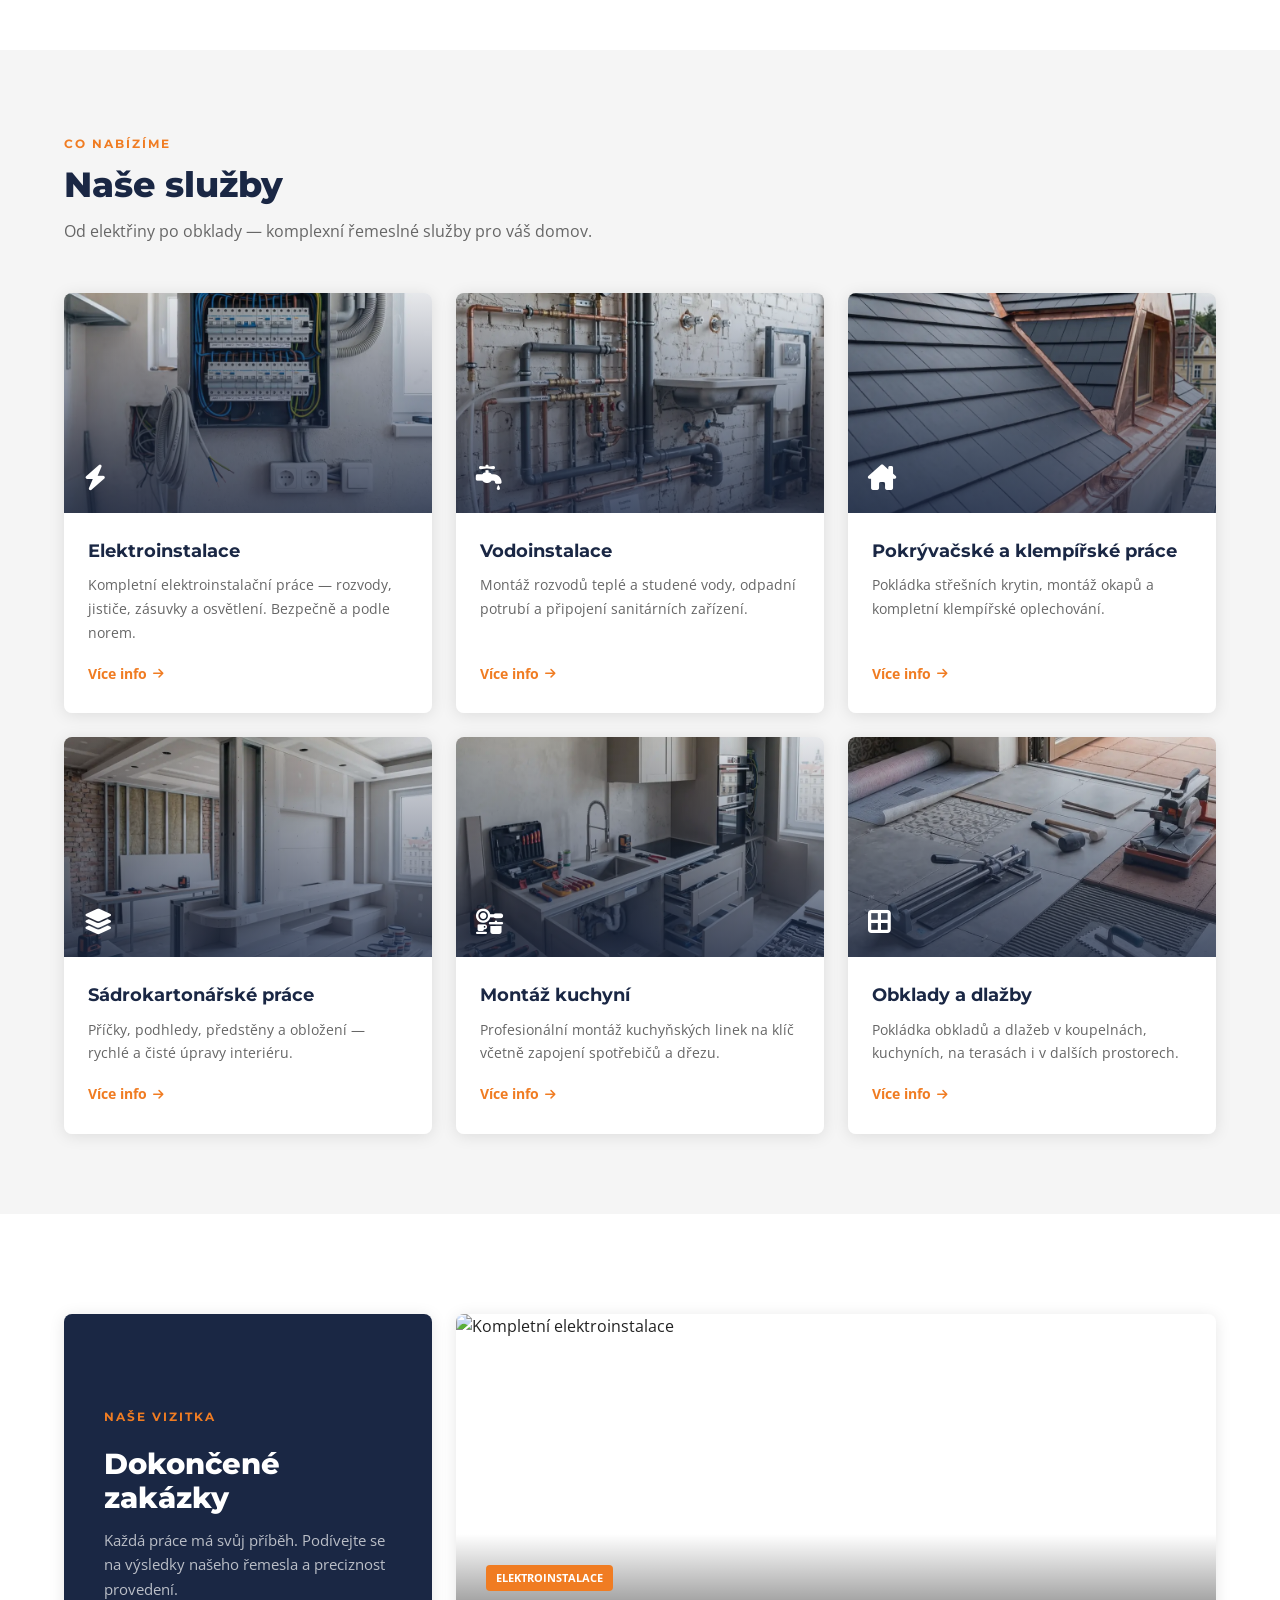
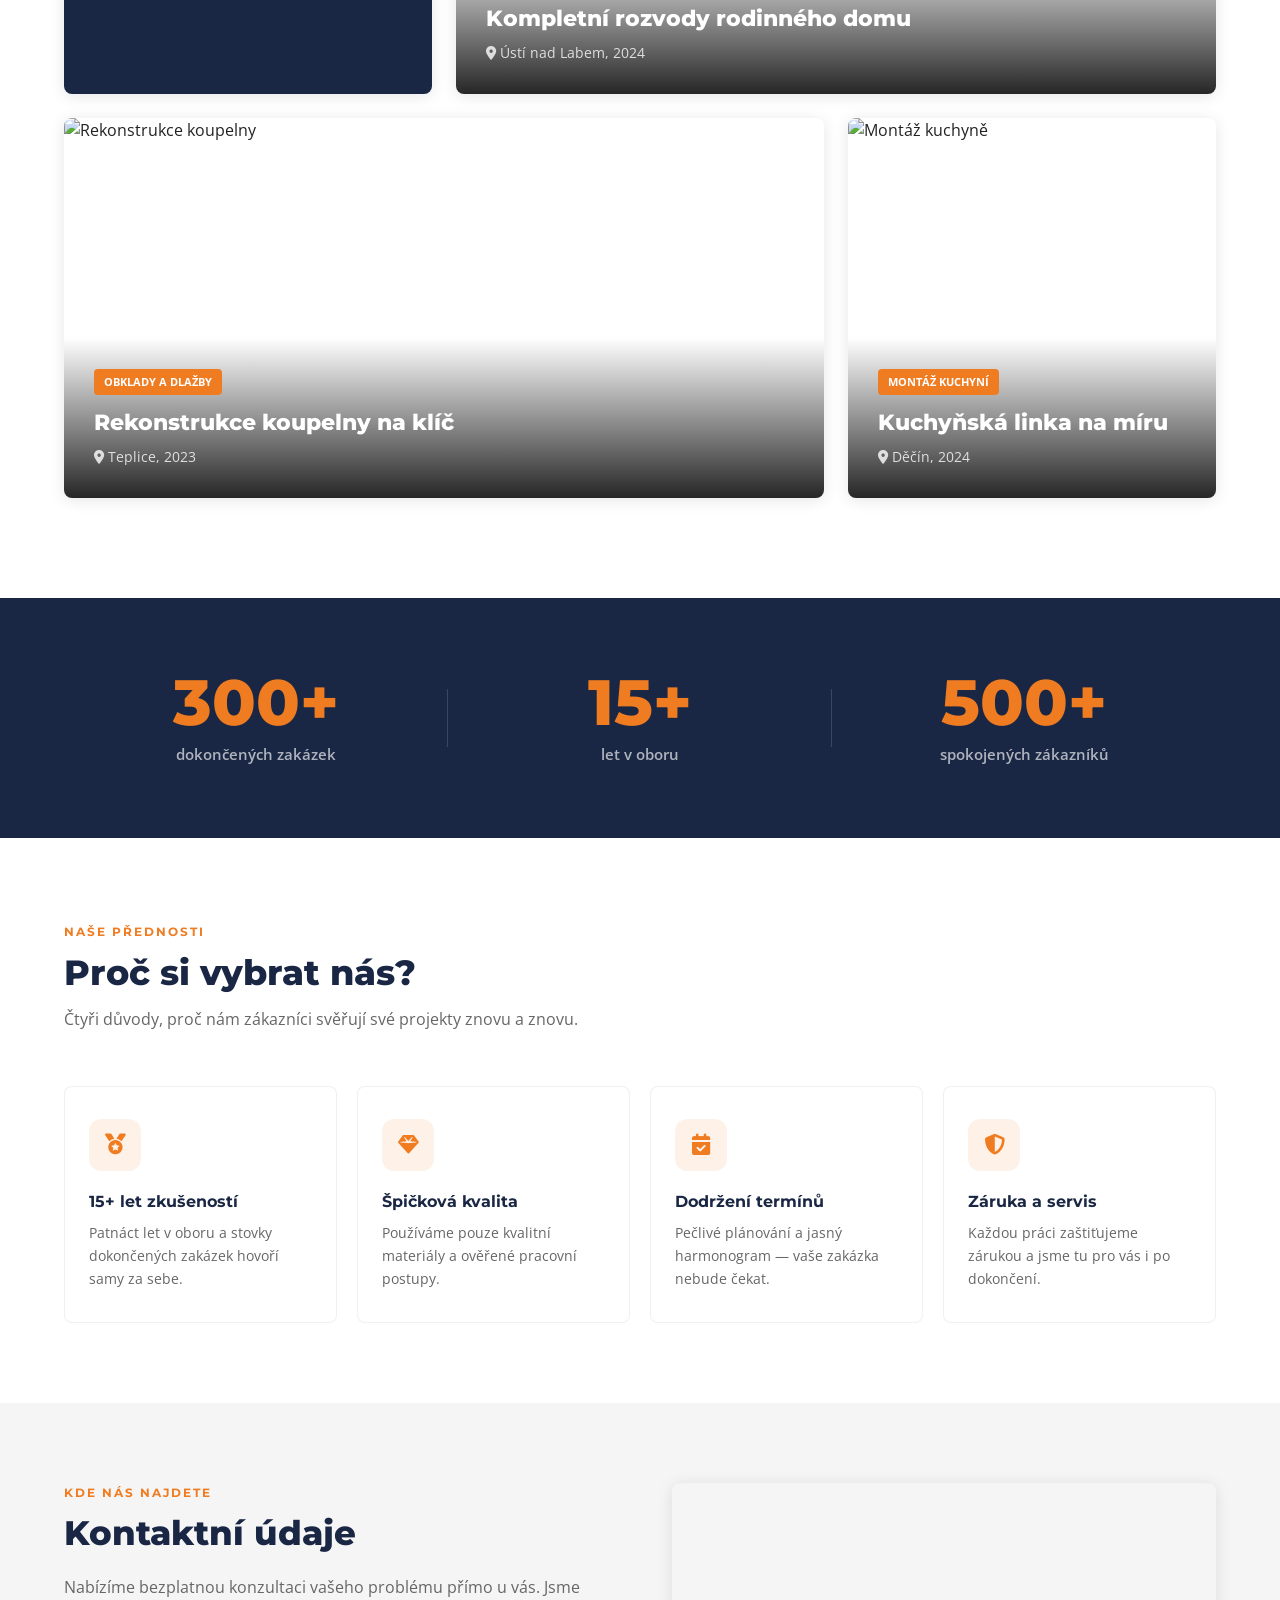
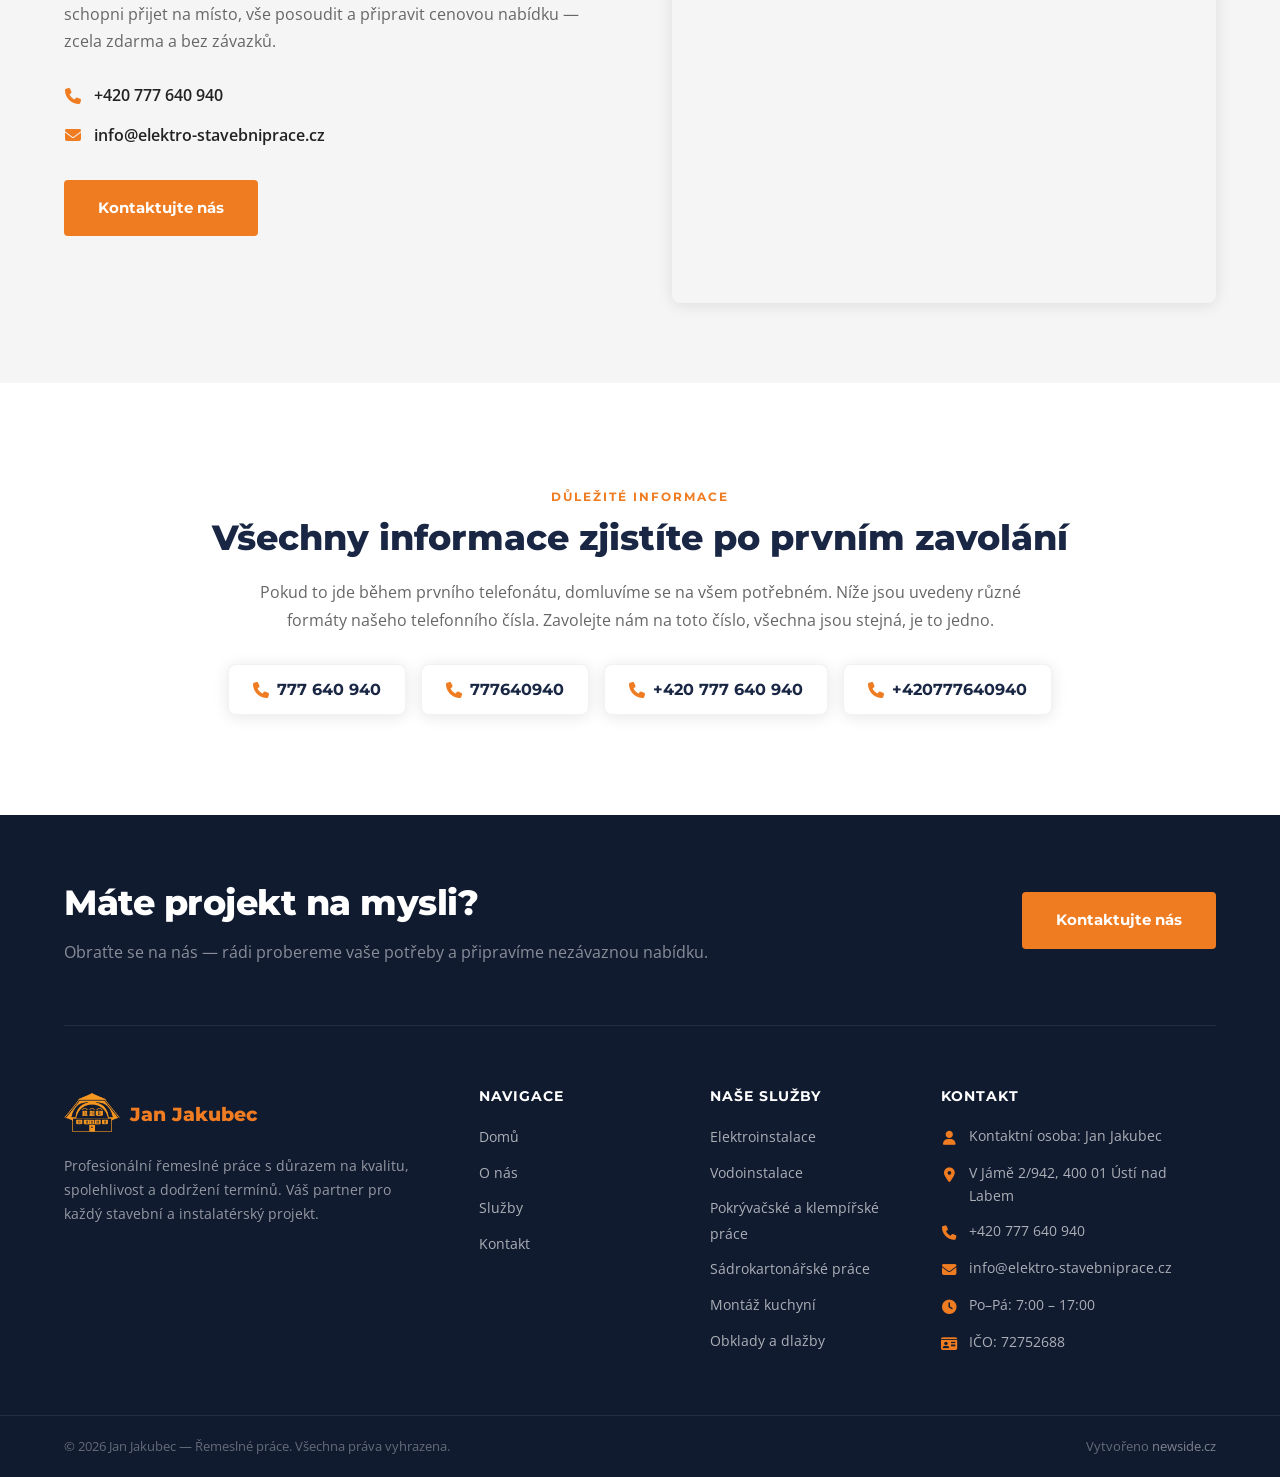
==== commit 0d3d7d55: "Plural form everywhere, ico added, phone and email updated, images optimized, logo added" ====
--- a/index.html
+++ b/index.html
@@ -5,9 +5,9 @@
   <meta charset="UTF-8">
   <meta name="viewport" content="width=device-width, initial-scale=1.0">
 
-  <title>Řemeslné práce Ústí nad Labem | Jan Jakubec | 774 668 789</title>
-  <meta name="description" content="Elektrikář a řemeslník Ústí nad Labem – elektroinstalace, vodoinstalace, pokrývačství, sádrokartony, obklady. Volejte: 774 668 789 (+420 774 668 789). Rychlá odezva!">
-  <meta name="keywords" content="řemeslník Ústí nad Labem, elektrikář Ústí nad Labem, elektroinstalace, vodoinstalace, pokrývačské práce, sádrokartony, obklady dlažby, Jan Jakubec, 774 668 789, 774668789, +420774668789">
+  <title>Řemeslné práce Ústí nad Labem | Jan Jakubec | 777 640 940</title>
+  <meta name="description" content="Elektrikář a řemeslník Ústí nad Labem – elektroinstalace, vodoinstalace, pokrývačství, sádrokartony, obklady. Volejte: 777 640 940 (+420 777 640 940). Rychlá odezva!">
+  <meta name="keywords" content="řemeslník Ústí nad Labem, elektrikář Ústí nad Labem, elektroinstalace, vodoinstalace, pokrývačské práce, sádrokartony, obklady dlažby, Jan Jakubec, 777 640 940, 777640940, +420777640940">
   <meta name="robots" content="index, follow">
   <link rel="canonical" href="https://www.elektro-stavebniprace.cz/index.html">
 
@@ -15,10 +15,10 @@
   <meta property="og:type" content="website">
   <meta property="og:locale" content="cs_CZ">
   <meta property="og:site_name" content="Jan Jakubec – Řemeslné práce">
-  <meta property="og:title" content="Řemeslné práce Ústí nad Labem | Jan Jakubec | 774 668 789">
-  <meta property="og:description" content="Elektrikář a řemeslník Ústí nad Labem – elektroinstalace, vodoinstalace, pokrývačství, sádrokartony, obklady. Volejte: 774 668 789 (+420 774 668 789).">
+  <meta property="og:title" content="Řemeslné práce Ústí nad Labem | Jan Jakubec | 777 640 940">
+  <meta property="og:description" content="Elektrikář a řemeslník Ústí nad Labem – elektroinstalace, vodoinstalace, pokrývačství, sádrokartony, obklady. Volejte: 777 640 940 (+420 777 640 940).">
   <meta property="og:url" content="https://www.elektro-stavebniprace.cz/index.html">
-  <meta property="og:image" content="https://www.elektro-stavebniprace.cz/images/about.jpg">
+  <meta property="og:image" content="https://www.elektro-stavebniprace.cz/images/about.webp">
 
   <!-- Strukturovaná data: LocalBusiness -->
   <script type="application/ld+json">
@@ -28,12 +28,12 @@
     "name": "Jan Jakubec – Řemeslné a stavební práce",
     "description": "Profesionální elektroinstalace, vodoinstalace, pokrývačské práce, sádrokartony, montáž kuchyní a obklady v Ústí nad Labem a okolí.",
     "telephone": [
-      "+420774668789",
-      "+420 774 668 789",
-      "774668789",
-      "774 668 789"
+      "+420777640940",
+      "+420 777 640 940",
+      "777640940",
+      "777 640 940"
     ],
-    "email": "jan.jakubec@elektro-stavebniprace.cz",
+    "email": "info@elektro-stavebniprace.cz",
     "address": {
       "@type": "PostalAddress",
       "streetAddress": "V Jámě 2/942",
@@ -84,7 +84,7 @@
           Kvalitní řemeslo s osobním přístupem v Ústí nad Labem a okolí.
         </p>
         <div class="hero-buttons">
-          <a href="sluzby.html" class="btn btn-accent">Moje služby</a>
+          <a href="sluzby.html" class="btn btn-accent">Naše služby</a>
           <a href="kontakt.html" class="btn btn-outline">Nezávazná poptávka</a>
         </div>
       </div>
@@ -95,19 +95,19 @@
     <div class="container">
       <div class="about-grid">
         <div class="about-image-wrap">
-          <img class="about-img" src="images/about.jpg" alt="Jan Jakubec při práci" style="object-position: center top;">
+          <img class="about-img" src="images/about.webp" alt="Jan Jakubec při práci" style="object-position: center top;">
         </div>
         <div class="about-text">
-          <span class="section-label">Kdo jsem</span>
-          <h2>Váš spolehlivý řemeslník pro každý projekt</h2>
+          <span class="section-label">Kdo jsme</span>
+          <h2>Vaši spolehliví řemeslníci pro každý projekt</h2>
           <p>
-            Jsem živnostník s dlouholetými zkušenostmi v oboru řemeslných prací.
-            Realizuji zakázky od drobných oprav až po kompletní instalace
+            Jsme skupina řemeslníků s dlouholetými zkušenostmi v oboru.
+            Realizujeme zakázky od drobných oprav až po kompletní instalace
             v rodinných domech i bytech v Ústí nad Labem a okolí.
           </p>
           <p>
-            Pracuji s ověřenými materiály, kladu důraz na precizní provedení
-            a každou zakázku řeším osobně od začátku do konce.
+            Pracujeme s ověřenými materiály, klademe důraz na precizní provedení
+            a každou zakázku řešíme od začátku do konce.
           </p>
           <ul class="about-checklist">
             <li class="about-check"><i class="fa-solid fa-check"></i> Kvalitní materiály a osvědčené postupy</li>
@@ -115,7 +115,7 @@
             <li class="about-check"><i class="fa-solid fa-check"></i> Transparentní ceny bez skrytých poplatků</li>
             <li class="about-check"><i class="fa-solid fa-check"></i> Záruka na veškeré provedené práce</li>
           </ul>
-          <a href="o-nas.html" class="btn btn-accent">Více o mně</a>
+          <a href="o-nas.html" class="btn btn-accent">Více o nás</a>
         </div>
       </div>
     </div>
@@ -123,13 +123,13 @@
 
   <section class="services-section">
     <div class="container">
-      <span class="section-label">Co nabízím</span>
-      <h2 class="section-title">Moje služby</h2>
+      <span class="section-label">Co nabízíme</span>
+      <h2 class="section-title">Naše služby</h2>
       <p class="section-subtitle">Od elektřiny po obklady — komplexní řemeslné služby pro váš domov.</p>
       <div class="services-grid">
         <div class="service-card">
           <div class="service-img-wrap">
-            <img src="images/Elektroinstalace.png" alt="Elektroinstalace" style="object-position: center center;">
+            <img src="images/Elektroinstalace.webp" alt="Elektroinstalace" style="object-position: center center;">
             <span class="service-img-icon"><i class="fa-solid fa-bolt"></i></span>
           </div>
           <div class="service-body">
@@ -140,7 +140,7 @@
         </div>
         <div class="service-card">
           <div class="service-img-wrap">
-            <img src="images/Vodoinstalace.png" alt="Vodoinstalace" style="object-position: center center;">
+            <img src="images/Vodoinstalace.webp" alt="Vodoinstalace" style="object-position: center center;">
             <span class="service-img-icon"><i class="fa-solid fa-faucet-drip"></i></span>
           </div>
           <div class="service-body">
@@ -151,7 +151,7 @@
         </div>
         <div class="service-card">
           <div class="service-img-wrap">
-            <img src="images/PokryvacskeAKlempirskePrace.png" alt="Pokrývačské a klempířské práce" style="object-position: center center;">
+            <img src="images/PokryvacskeAKlempirskePrace.webp" alt="Pokrývačské a klempířské práce" style="object-position: center center;">
             <span class="service-img-icon"><i class="fa-solid fa-house-chimney"></i></span>
           </div>
           <div class="service-body">
@@ -162,7 +162,7 @@
         </div>
         <div class="service-card">
           <div class="service-img-wrap">
-            <img src="images/SadrokartonarskePrace.png" alt="Sádrokartonářské práce" style="object-position: center center;">
+            <img src="images/SadrokartonarskePrace.webp" alt="Sádrokartonářské práce" style="object-position: center center;">
             <span class="service-img-icon"><i class="fa-solid fa-layer-group"></i></span>
           </div>
           <div class="service-body">
@@ -173,7 +173,7 @@
         </div>
         <div class="service-card">
           <div class="service-img-wrap">
-            <img src="images/MontazKuchyni.png" alt="Montáž kuchyní" style="object-position: center center;">
+            <img src="images/MontazKuchyni.webp" alt="Montáž kuchyní" style="object-position: center center;">
             <span class="service-img-icon"><i class="fa-solid fa-kitchen-set"></i></span>
           </div>
           <div class="service-body">
@@ -184,7 +184,7 @@
         </div>
         <div class="service-card">
           <div class="service-img-wrap">
-            <img src="images/ObkladyADlazby.png" alt="Obklady a dlažby" style="object-position: center center;">
+            <img src="images/ObkladyADlazby.webp" alt="Obklady a dlažby" style="object-position: center center;">
             <span class="service-img-icon"><i class="fa-solid fa-border-all"></i></span>
           </div>
           <div class="service-body">
@@ -201,9 +201,9 @@
     <div class="container">
       <div class="projects-grid">
         <div class="portfolio-card header-card">
-          <span class="section-label">Moje vizitka</span>
+          <span class="section-label">Naše vizitka</span>
           <h2 class="section-title">Dokončené zakázky</h2>
-          <p class="section-subtitle">Každá práce má svůj příběh. Podívejte se na výsledky mého řemesla a preciznost
+          <p class="section-subtitle">Každá práce má svůj příběh. Podívejte se na výsledky našeho řemesla a preciznost
             provedení.</p>
         </div>
         <div class="portfolio-card project-card p-span-2">
@@ -259,9 +259,9 @@
   <section class="why-section">
     <div class="container">
       <div class="why-header">
-        <span class="section-label">Moje přednosti</span>
-        <h2 class="section-title">Proč si vybrat mě?</h2>
-        <p class="section-subtitle">Čtyři důvody, proč mi zákazníci svěřují své projekty znovu a znovu.</p>
+        <span class="section-label">Naše přednosti</span>
+        <h2 class="section-title">Proč si vybrat nás?</h2>
+        <p class="section-subtitle">Čtyři důvody, proč nám zákazníci svěřují své projekty znovu a znovu.</p>
       </div>
       <div class="features-grid">
         <div class="feature-card">
@@ -272,7 +272,7 @@
         <div class="feature-card">
           <div class="feature-icon-wrap"><i class="fa-solid fa-gem"></i></div>
           <h3>Špičková kvalita</h3>
-          <p>Používám pouze kvalitní materiály a ověřené pracovní postupy.</p>
+          <p>Používáme pouze kvalitní materiály a ověřené pracovní postupy.</p>
         </div>
         <div class="feature-card">
           <div class="feature-icon-wrap"><i class="fa-solid fa-calendar-check"></i></div>
@@ -282,7 +282,7 @@
         <div class="feature-card">
           <div class="feature-icon-wrap"><i class="fa-solid fa-shield-halved"></i></div>
           <h3>Záruka a servis</h3>
-          <p>Každou práci zaštiťuji zárukou a jsem tu pro vás i po dokončení.</p>
+          <p>Každou práci zaštiťujeme zárukou a jsme tu pro vás i po dokončení.</p>
         </div>
       </div>
     </div>
@@ -292,20 +292,20 @@
     <div class="container">
       <div class="kde-grid">
         <div class="kde-text">
-          <span class="section-label">Kde mě najdete</span>
+          <span class="section-label">Kde nás najdete</span>
           <h2>Kontaktní údaje</h2>
-          <p class="kde-desc">Nabízím bezplatnou konzultaci vašeho problému přímo u vás. Jsem schopen přijet
+          <p class="kde-desc">Nabízíme bezplatnou konzultaci vašeho problému přímo u vás. Jsme schopni přijet
             na místo, vše posoudit a připravit cenovou nabídku — zcela zdarma a bez závazků.</p>
           <ul class="kde-plain-list">
-            <li><i class="fa-solid fa-phone"></i> <a href="tel:774668789">+420 774 668 789</a></li>
-            <li><i class="fa-solid fa-envelope"></i> <a href="mailto:jan.jakubec@elektro-stavebniprace.cz">jan.jakubec@elektro-stavebniprace.cz</a></li>
+            <li><i class="fa-solid fa-phone"></i> <a href="tel:777640940">+420 777 640 940</a></li>
+            <li><i class="fa-solid fa-envelope"></i> <a href="mailto:info@elektro-stavebniprace.cz">info@elektro-stavebniprace.cz</a></li>
           </ul>
-          <a href="kontakt.html" class="btn btn-accent">Kontaktujte mě</a>
+          <a href="kontakt.html" class="btn btn-accent">Kontaktujte nás</a>
         </div>
         <div class="kde-map">
           <iframe
             src="https://www.google.com/maps/embed?pb=!1m18!1m12!1m3!1d68042.75399268532!2d13.997582405803499!3d50.67068488297193!2m3!1f0!2f0!3f0!3m2!1i1024!2i768!4f13.1!3m3!1m2!1s0x47099b31cf28eec7%3A0x930cde169a941628!2sElektro%20a%20Stavebn%C3%AD%20pr%C3%A1ce!5e0!3m2!1scs!2scz!4v1774168293988!5m2!1scs!2scz"
-            allowfullscreen="" loading="lazy" referrerpolicy="no-referrer-when-downgrade" title="Moje poloha na mapě">
+            allowfullscreen="" loading="lazy" referrerpolicy="no-referrer-when-downgrade" title="Naše poloha na mapě">
           </iframe>
         </div>
       </div>
--- a/css/navbar.css
+++ b/css/navbar.css
@@ -17,12 +17,25 @@
   font-family: var(--font-heading);
   font-size: 1.3rem;
   font-weight: 800;
-  color: var(--color-white);
+  color: var(--color-accent);
   letter-spacing: -0.5px;
 }
 
 .nav-logo span {
   color: var(--color-accent);
+}
+
+.nav-logo {
+  display: flex;
+  align-items: center;
+  gap: 10px;
+}
+
+.nav-logo-img {
+  height: 52px;
+  width: auto;
+  display: block;
+  filter: invert(56%) sepia(86%) saturate(600%) hue-rotate(347deg) brightness(103%) contrast(92%);
 }
 
 .nav-links {
@@ -150,7 +163,7 @@
   transition: transform var(--transition), opacity var(--transition);
 }
 
-@media (max-width: 768px) {
+@media (max-width: 1024px) {
   .nav-toggle {
     display: flex;
   }
--- a/css/footer.css
+++ b/css/footer.css
@@ -47,6 +47,24 @@
 
 .footer-logo span {
   color: var(--color-accent);
+}
+
+.footer-logo {
+  display: flex;
+  align-items: center;
+  gap: 10px;
+}
+
+.footer-logo-img {
+  height: 56px;
+  width: auto;
+  display: block;
+  filter: invert(56%) sepia(86%) saturate(600%) hue-rotate(347deg) brightness(103%) contrast(92%);
+}
+
+.footer-logo em {
+  color: var(--color-accent);
+  font-style: normal;
 }
 
 .footer-tagline {
@@ -104,9 +122,26 @@
 .footer-bottom {
   border-top: 1px solid rgba(255, 255, 255, 0.08);
   padding: 20px 0;
-  text-align: center;
   font-size: 0.82rem;
   color: rgba(255, 255, 255, 0.35);
+}
+
+.footer-bottom-inner {
+  display: flex;
+  justify-content: space-between;
+  align-items: center;
+  gap: 16px;
+  flex-wrap: wrap;
+}
+
+.footer-bottom-inner a {
+  color: rgba(255, 255, 255, 0.45);
+  text-decoration: none;
+  transition: color 0.2s;
+}
+
+.footer-bottom-inner a:hover {
+  color: var(--color-accent);
 }
 
 @media (max-width: 900px) {
--- a/css/index.css
+++ b/css/index.css
@@ -3,7 +3,7 @@
   display: flex;
   align-items: center;
   position: relative;
-  background: url('../images/hero.jpg') center/cover no-repeat;
+  background: url('../images/hero.webp') center/cover no-repeat;
   text-align: left;
   color: var(--color-white);
   overflow: hidden;
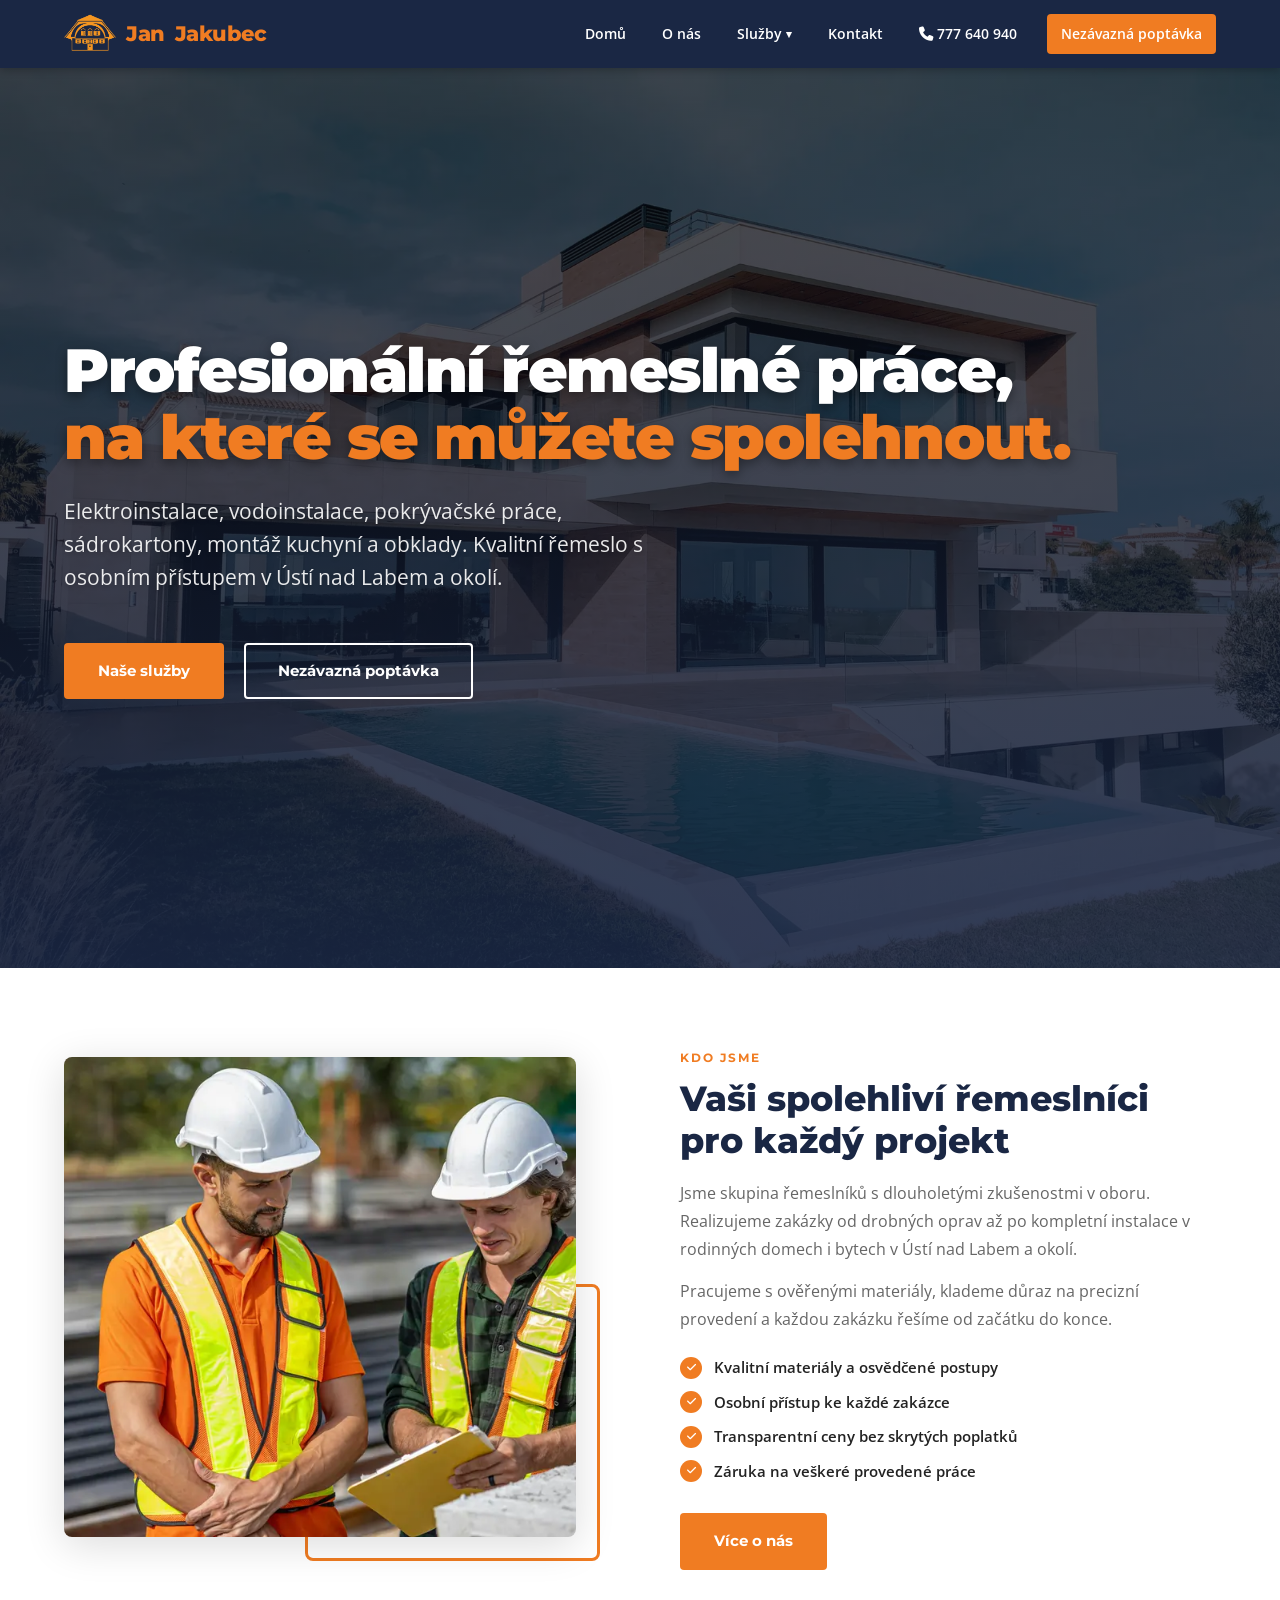
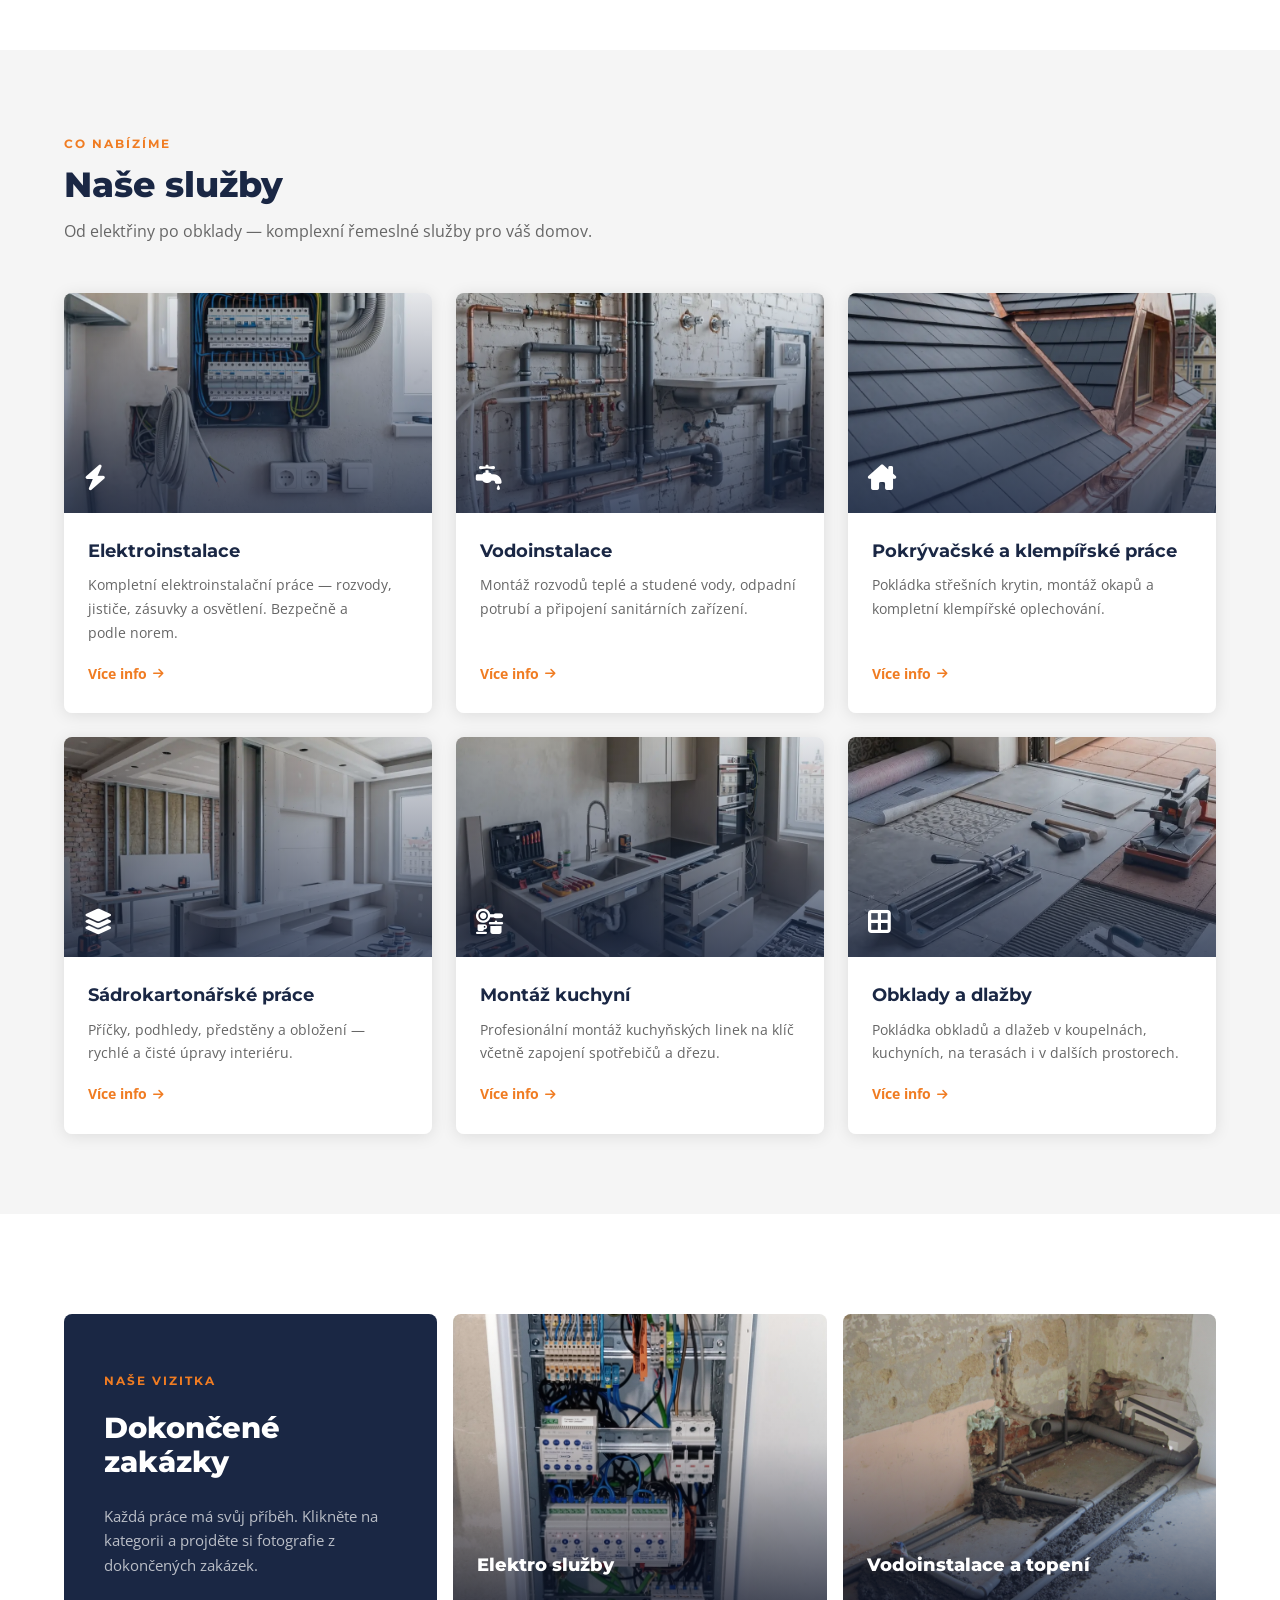
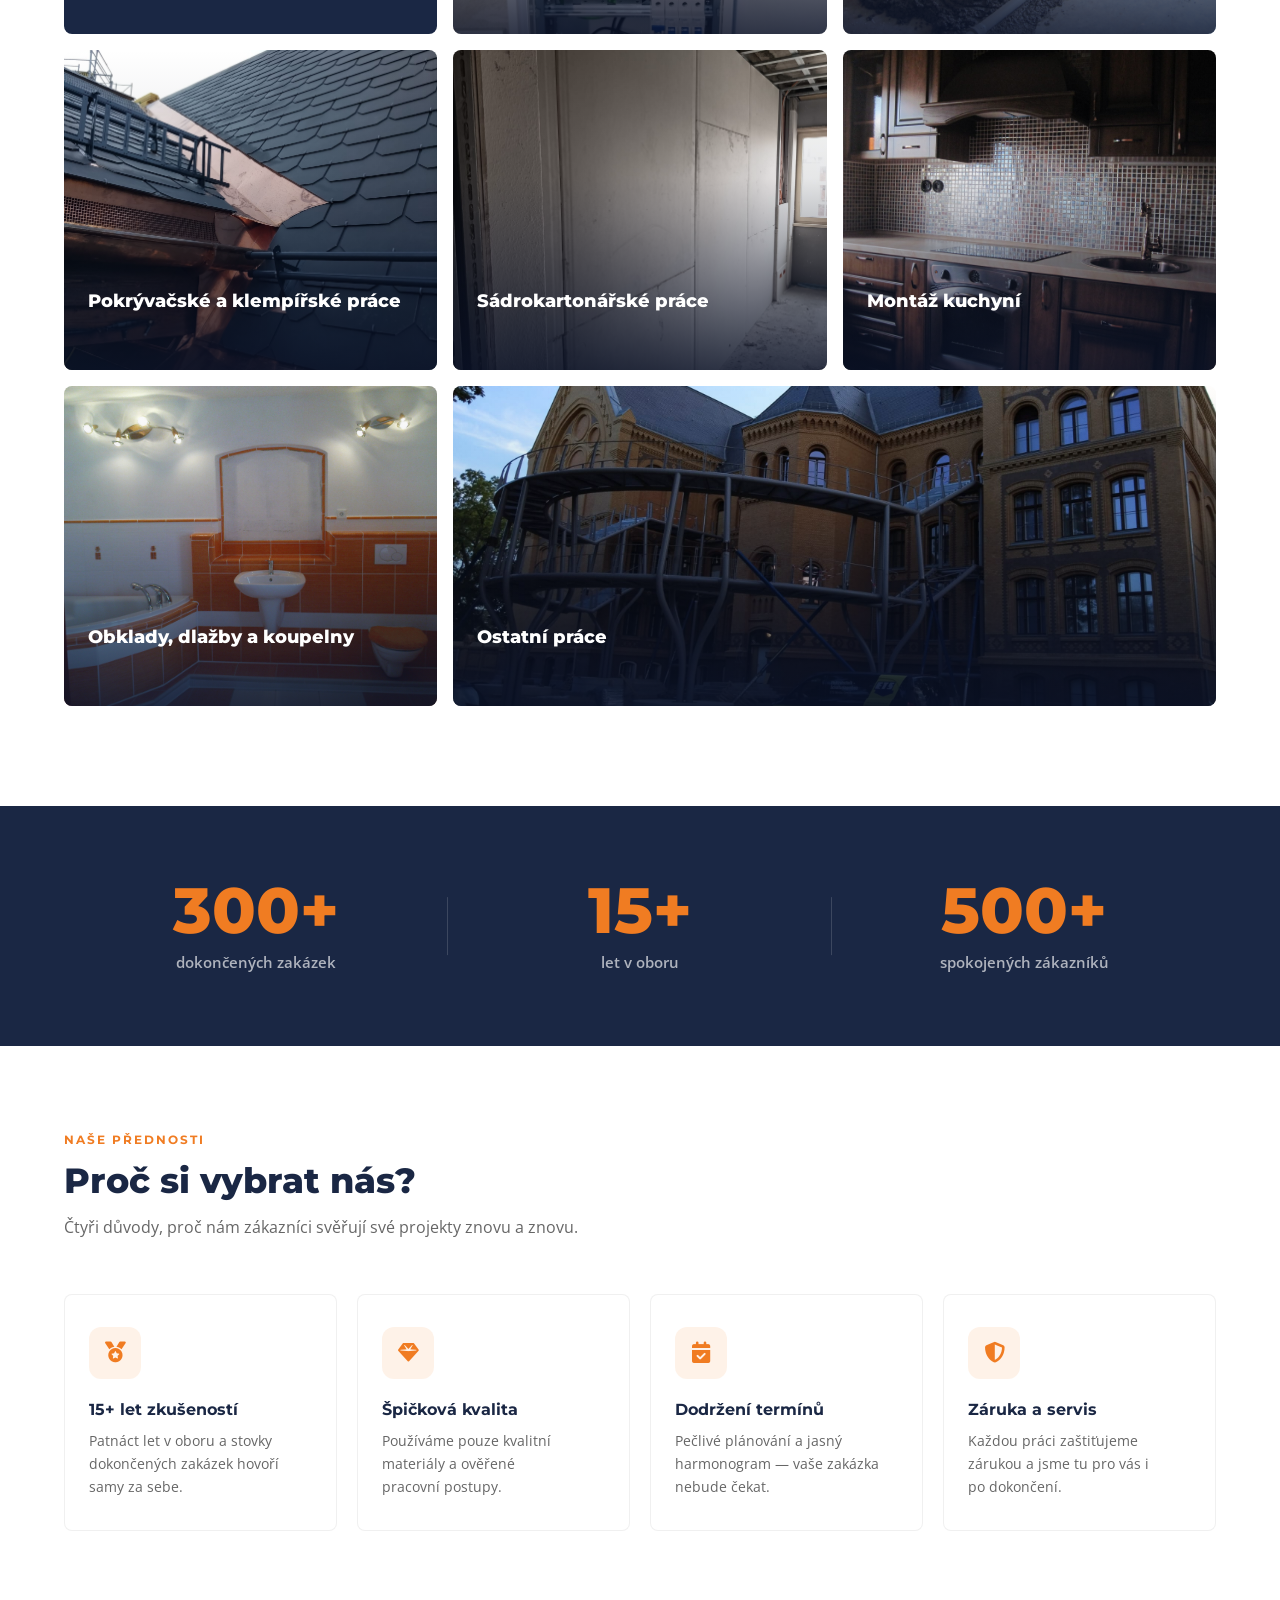
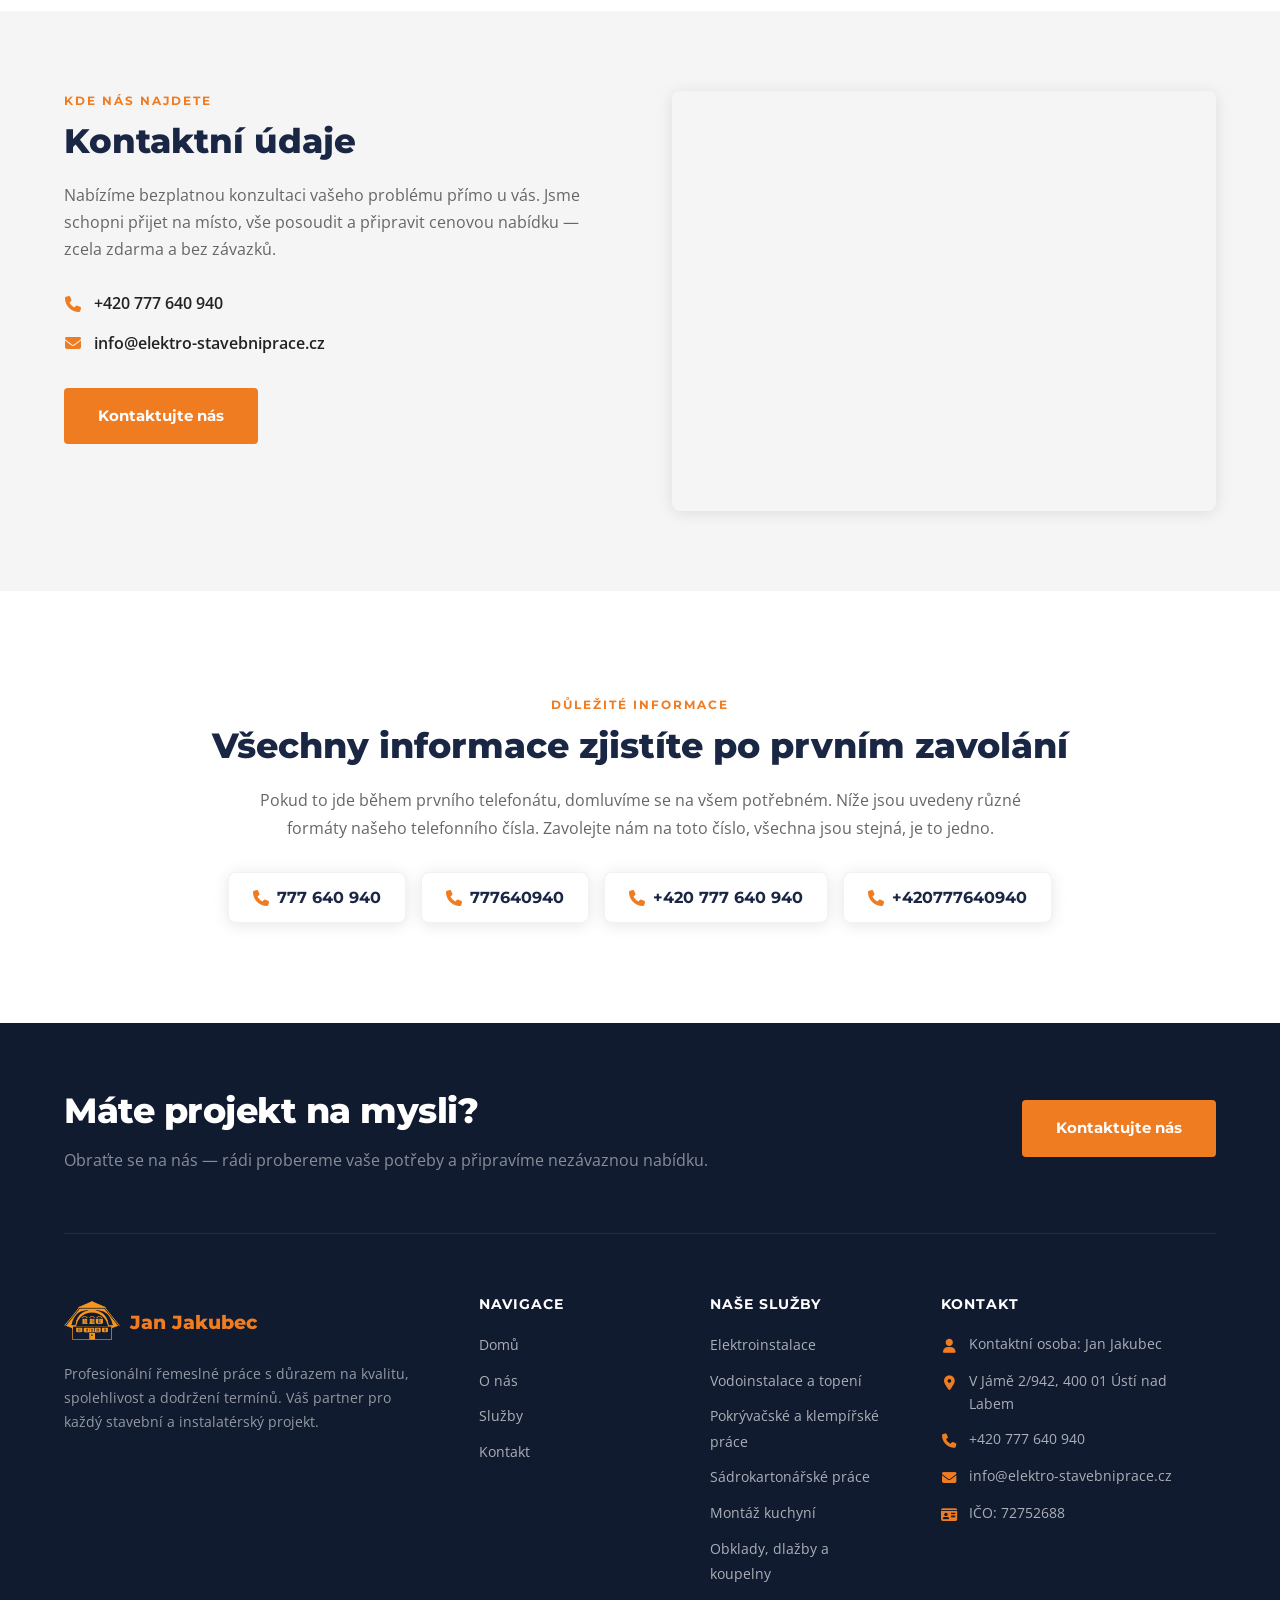
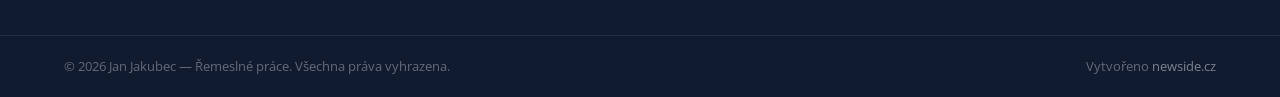
==== commit f35348ae: "realizace photos added to each service page and home page, team in about us added" ====
--- a/index.html
+++ b/index.html
@@ -64,7 +64,7 @@
 
 
   <link rel="stylesheet" href="https://cdnjs.cloudflare.com/ajax/libs/font-awesome/6.6.0/css/all.min.css">
-  <link rel="stylesheet" href="https://api.ssps.cajthaml.eu/file/68f3df8a793bb6d00c5da848">
+  <link rel="stylesheet" href="css/reset.css">
   <link rel="stylesheet" href="css/main.css">
   <link rel="stylesheet" href="css/navbar.css">
   <link rel="stylesheet" href="css/footer.css">
@@ -197,45 +197,25 @@
     </div>
   </section>
 
-  <section class="portfolio-grid-section">
-    <div class="container">
-      <div class="projects-grid">
-        <div class="portfolio-card header-card">
+  <section class="realizace-section">
+    <div class="container">
+      <div class="realizace-grid" id="realizace-grid">
+        <div class="realizace-card realizace-card-text">
           <span class="section-label">Naše vizitka</span>
           <h2 class="section-title">Dokončené zakázky</h2>
-          <p class="section-subtitle">Každá práce má svůj příběh. Podívejte se na výsledky našeho řemesla a preciznost
-            provedení.</p>
-        </div>
-        <div class="portfolio-card project-card p-span-2">
-          <img src="https://images.unsplash.com/photo-1600585154340-be6161a56a0c?auto=format&fit=crop&q=80&w=1200"
-            alt="Kompletní elektroinstalace">
-          <div class="project-info">
-            <span class="project-tag">Elektroinstalace</span>
-            <h3>Kompletní rozvody rodinného domu</h3>
-            <p><i class="fa-solid fa-location-dot"></i> Ústí nad Labem, 2024</p>
-          </div>
-        </div>
-        <div class="portfolio-card project-card p-span-2">
-          <img src="https://images.unsplash.com/photo-1600210492486-724fe5c67fb0?auto=format&fit=crop&q=80&w=1200"
-            alt="Rekonstrukce koupelny">
-          <div class="project-info">
-            <span class="project-tag">Obklady a dlažby</span>
-            <h3>Rekonstrukce koupelny na klíč</h3>
-            <p><i class="fa-solid fa-location-dot"></i> Teplice, 2023</p>
-          </div>
-        </div>
-        <div class="portfolio-card project-card">
-          <img src="https://images.unsplash.com/photo-1512917774080-9991f1c4c750?auto=format&fit=crop&q=80&w=1200"
-            alt="Montáž kuchyně">
-          <div class="project-info">
-            <span class="project-tag">Montáž kuchyní</span>
-            <h3>Kuchyňská linka na míru</h3>
-            <p><i class="fa-solid fa-location-dot"></i> Děčín, 2024</p>
-          </div>
-        </div>
-      </div>
-    </div>
-  </section>
+          <p class="section-subtitle">Každá práce má svůj příběh. Klikněte na kategorii a projděte si fotografie z dokončených zakázek.</p>
+        </div>
+      </div>
+    </div>
+  </section>
+
+  <div class="rlb-lightbox" id="rlb-lightbox" aria-hidden="true">
+    <button class="rlb-close" id="rlb-close" aria-label="Zavřít"><i class="fa-solid fa-xmark"></i></button>
+    <button class="rlb-prev" id="rlb-prev" aria-label="Předchozí"><i class="fa-solid fa-chevron-left"></i></button>
+    <button class="rlb-next" id="rlb-next" aria-label="Další"><i class="fa-solid fa-chevron-right"></i></button>
+    <div class="rlb-img-wrap"><img src="" alt="" id="rlb-img" class="rlb-img"></div>
+    <div class="rlb-counter" id="rlb-counter"></div>
+  </div>
 
   <section class="stats-section">
     <div class="container">
@@ -314,6 +294,8 @@
 
   <div id="phone-info-placeholder"></div>
   <div id="footer-placeholder"></div>
+  <script src="js/realizace-photos.js"></script>
+  <script src="js/index-realizace.js"></script>
   <script src="js/components.js"></script>
 </body>
 
--- a/css/index.css
+++ b/css/index.css
@@ -542,111 +542,205 @@
   }
 }
 
-.portfolio-grid-section {
+/* Realizace Section */
+.realizace-section {
   background: var(--color-white);
   padding: 100px 0;
 }
 
-.projects-grid {
+.realizace-header {
+  margin-bottom: 52px;
+}
+
+.realizace-grid {
   display: grid;
   grid-template-columns: repeat(3, 1fr);
-  grid-auto-rows: 380px;
-
-  gap: 24px;
-}
-
-.portfolio-card {
+  grid-auto-rows: 320px;
+  gap: 16px;
+}
+
+/* Ostatni is the 8th card (1 text + 6 services + 1 ostatni) — spans 2 cols */
+.realizace-card:nth-child(8) { grid-column: span 2; }
+
+.realizace-card {
   position: relative;
   border-radius: var(--radius);
   overflow: hidden;
-  background: var(--color-white);
-  box-shadow: var(--shadow);
-}
-
-.p-span-2 {
-  grid-column: span 2;
-}
-
-.header-card {
+  cursor: pointer;
   background: var(--color-primary);
-  color: var(--color-white);
+}
+
+.realizace-card img {
+  width: 100%;
+  height: 100%;
+  object-fit: cover;
+  transition: transform 0.5s ease;
+  display: block;
+}
+
+.realizace-card:hover img {
+  transform: scale(1.06);
+}
+
+.realizace-card-overlay {
+  position: absolute;
+  inset: 0;
+  background: linear-gradient(to top, rgba(10, 18, 40, 0.82) 0%, rgba(10, 18, 40, 0.1) 60%, transparent 100%);
+  display: flex;
+  flex-direction: column;
+  justify-content: flex-end;
+  padding: 28px 24px;
+  transition: background 0.3s ease;
+}
+
+.realizace-card:hover .realizace-card-overlay {
+  background: linear-gradient(to top, rgba(10, 18, 40, 0.92) 0%, rgba(10, 18, 40, 0.3) 60%, transparent 100%);
+}
+
+.realizace-card-text {
+  background: var(--color-primary);
   padding: 40px;
   display: flex;
   flex-direction: column;
   justify-content: center;
-}
-
-.header-card .section-title {
+  cursor: default;
+}
+
+.realizace-card-text .section-label {
+  color: var(--color-accent);
+}
+
+.realizace-card-text .section-title {
   color: var(--color-white);
   margin-top: 10px;
   font-size: 1.8rem;
 }
 
-.header-card .section-subtitle {
+.realizace-card-text .section-subtitle {
   color: rgba(255, 255, 255, 0.7);
   margin-bottom: 0;
   line-height: 1.6;
   font-size: 0.95rem;
-}
-
-.project-card img {
-  width: 100%;
-  height: 100%;
-  object-fit: cover;
-  transition: transform 0.3s ease;
-}
-
-.project-card:hover img {
-  transform: scale(1.05);
-}
-
-.project-info {
-  position: absolute;
-  bottom: 0;
-  left: 0;
-  right: 0;
-  padding: 30px;
-  background: linear-gradient(transparent, rgba(0, 0, 0, 0.85));
+  margin-top: 12px;
+}
+
+.realizace-card-tag {
+  font-family: var(--font-heading);
+  font-size: 1.1rem;
+  font-weight: 800;
   color: var(--color-white);
-}
-
-.project-tag {
-  background: var(--color-accent);
-  padding: 4px 10px;
-  border-radius: 4px;
-  font-size: 0.7rem;
+  line-height: 1.3;
+  margin-bottom: 8px;
+  display: block;
+}
+
+.realizace-card-hint {
+  font-size: 0.82rem;
+  color: var(--color-accent);
   font-weight: 700;
-  text-transform: uppercase;
-  display: inline-block;
-  margin-bottom: 10px;
-}
-
-.project-info h3 {
-  font-family: var(--font-heading);
-  font-size: 1.4rem;
-  margin-bottom: 5px;
-  font-weight: 800;
-}
-
-.project-info p {
-  font-size: 0.85rem;
-  opacity: 0.8;
-}
-
-@media (max-width: 1100px) {
-  .projects-grid {
+  letter-spacing: 0.5px;
+  display: flex;
+  align-items: center;
+  gap: 6px;
+  opacity: 0;
+  transform: translateY(6px);
+  transition: opacity 0.3s ease, transform 0.3s ease;
+}
+
+.realizace-card:hover .realizace-card-hint {
+  opacity: 1;
+  transform: translateY(0);
+}
+
+/* Realizace Lightbox */
+.rlb-lightbox {
+  position: fixed;
+  inset: 0;
+  background: rgba(10, 14, 26, 0.96);
+  z-index: 9000;
+  display: flex;
+  align-items: center;
+  justify-content: center;
+  opacity: 0;
+  pointer-events: none;
+  transition: opacity 0.25s ease;
+}
+
+.rlb-lightbox.active {
+  opacity: 1;
+  pointer-events: all;
+}
+
+.rlb-img-wrap {
+  max-width: 90vw;
+  max-height: 88vh;
+  display: flex;
+  align-items: center;
+  justify-content: center;
+}
+
+.rlb-img {
+  max-width: 90vw;
+  max-height: 88vh;
+  object-fit: contain;
+  border-radius: 6px;
+  box-shadow: 0 24px 80px rgba(0,0,0,0.6);
+}
+
+.rlb-close,
+.rlb-prev,
+.rlb-next {
+  position: fixed;
+  background: rgba(255,255,255,0.1);
+  border: none;
+  color: white;
+  cursor: pointer;
+  border-radius: 50%;
+  width: 48px;
+  height: 48px;
+  display: flex;
+  align-items: center;
+  justify-content: center;
+  font-size: 1.1rem;
+  transition: background 0.2s ease;
+  z-index: 9001;
+}
+
+.rlb-close:hover, .rlb-prev:hover, .rlb-next:hover {
+  background: rgba(255,255,255,0.22);
+}
+
+.rlb-close { top: 20px; right: 20px; }
+.rlb-prev { left: 20px; top: 50%; transform: translateY(-50%); }
+.rlb-next { right: 20px; top: 50%; transform: translateY(-50%); }
+
+.rlb-counter {
+  position: fixed;
+  bottom: 20px;
+  left: 50%;
+  transform: translateX(-50%);
+  color: rgba(255,255,255,0.7);
+  font-size: 0.9rem;
+  font-weight: 600;
+  letter-spacing: 1px;
+}
+
+@media (max-width: 900px) {
+  .realizace-grid {
+    grid-template-columns: repeat(2, 1fr);
+    grid-auto-rows: 260px;
+  }
+  .realizace-card:nth-child(8) { grid-column: span 2; }
+}
+
+@media (max-width: 560px) {
+  .realizace-card:nth-child(8) { grid-column: span 1; }
+}
+
+@media (max-width: 560px) {
+  .realizace-grid {
     grid-template-columns: 1fr;
-    grid-auto-rows: 350px;
-  }
-
-  .p-span-2 {
-    grid-column: span 1;
-  }
-}
-
-@media (max-width: 768px) {
-  .projects-grid {
-    grid-template-columns: 1fr;
-  }
-}
-
+    grid-auto-rows: 240px;
+  }
+}
+
